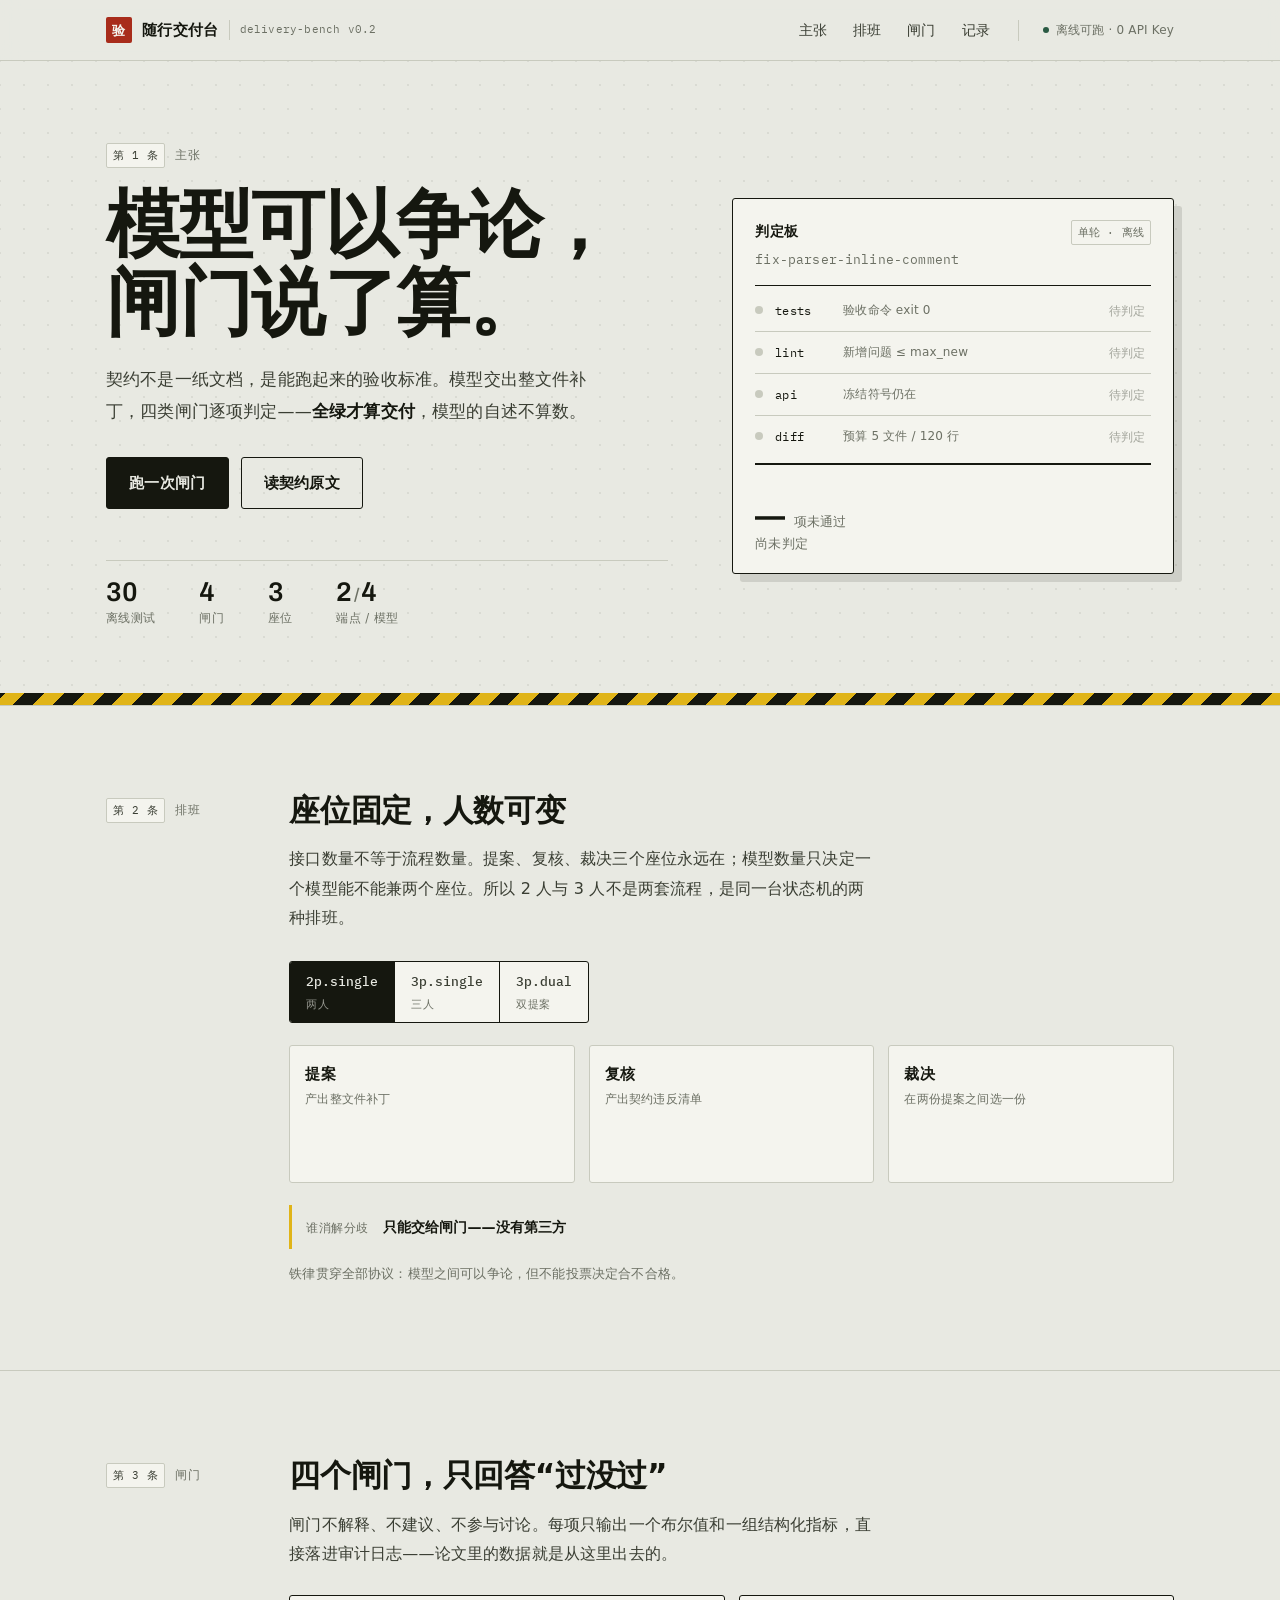
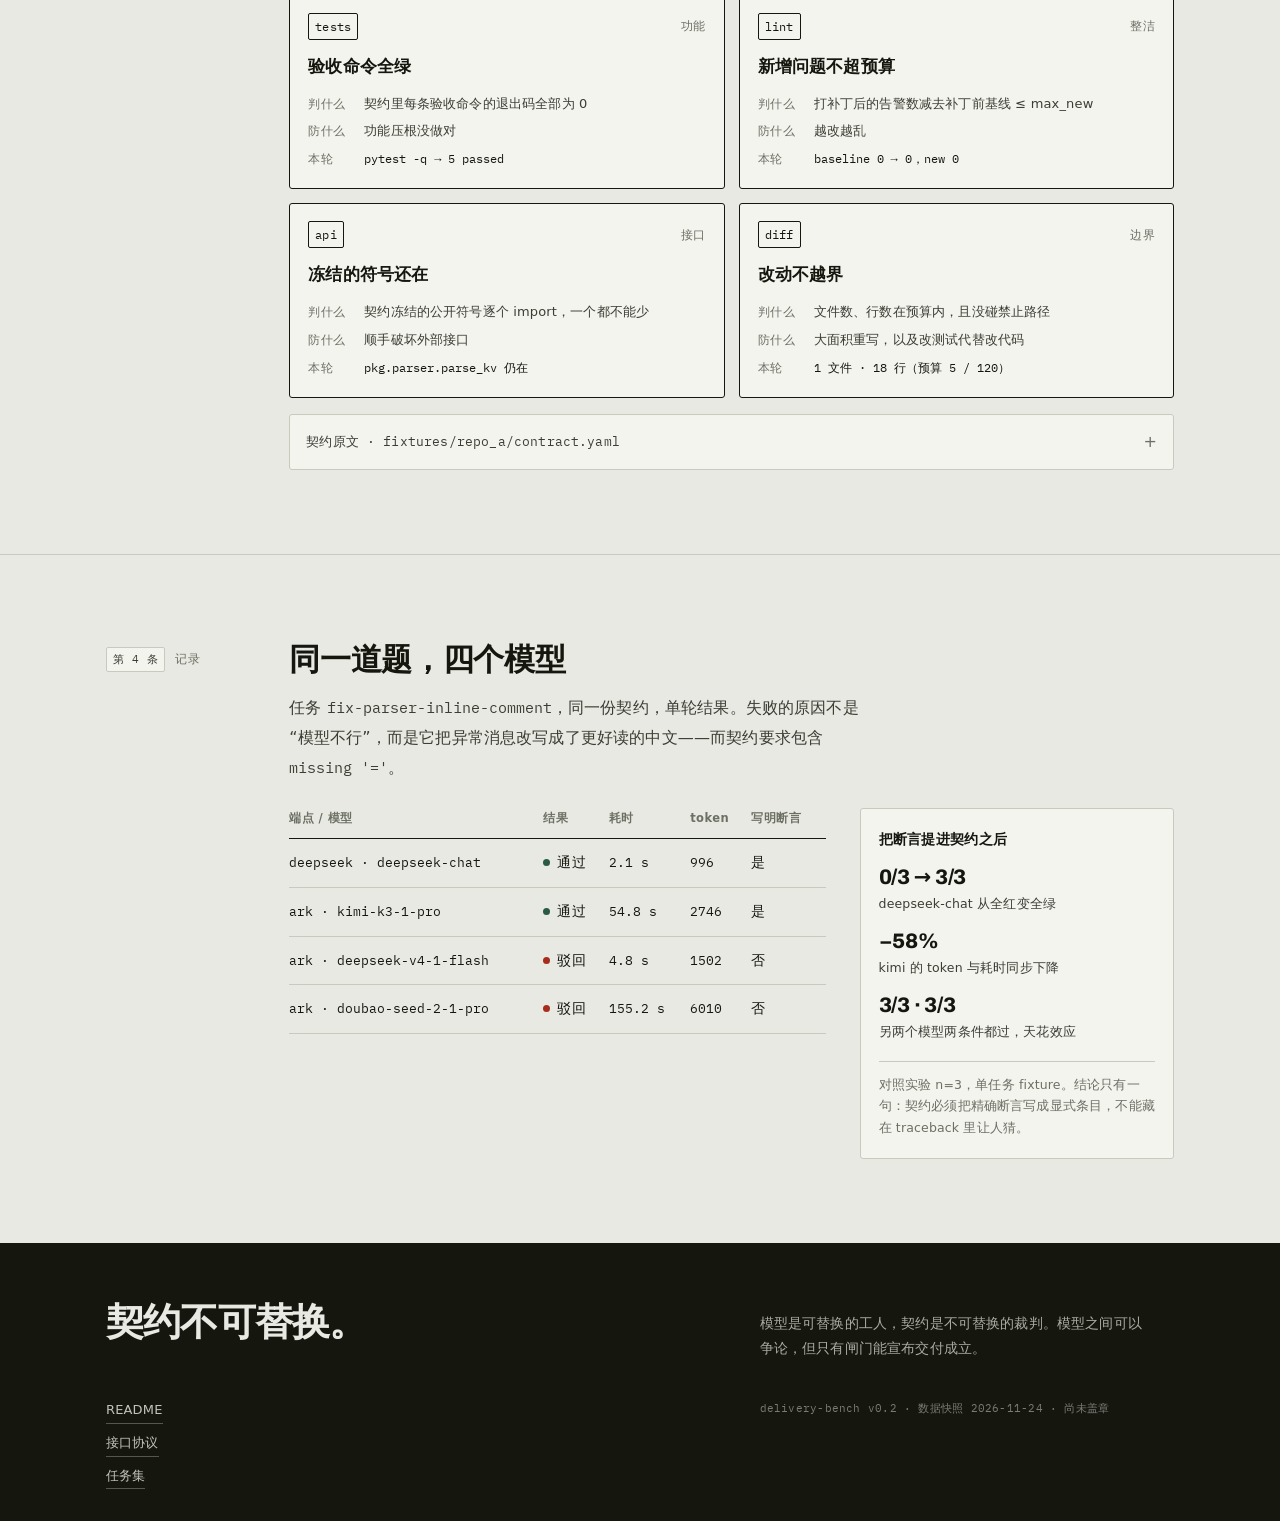
==== web/index.html @ ce9f91c4 "feat(tasks): 第二条真任务 tabulate#362 + 实验 11/25/2、11/25/3 - tabulate-362：bool/None 单元格多行包裹报错，校验红→绿通过  - " ====
<!doctype html>
<html lang="zh-CN">
<head>
<meta charset="utf-8">
<meta name="viewport" content="width=device-width, initial-scale=1">
<title>随行交付台 — 模型可以争论，闸门说了算</title>
<meta name="description" content="以可执行验收契约为中心的多角色协作代码交付系统：模型交出补丁，四类闸门逐项判定，全绿才算交付。">
<meta name="theme-color" content="#E8E9E2">
<link rel="icon" href="data:image/svg+xml,%3Csvg xmlns='http://www.w3.org/2000/svg' viewBox='0 0 32 32'%3E%3Crect width='32' height='32' fill='%23A82C1B'/%3E%3Crect x='4' y='4' width='24' height='24' fill='none' stroke='%23F4F4EE' stroke-width='1.5'/%3E%3C/svg%3E">
<link rel="stylesheet" href="assets/fonts/archivo.css">
<link rel="stylesheet" href="assets/fonts/plex.css">
<link rel="stylesheet" href="assets/styles.css">
</head>
<body id="top">
<a class="skip" href="#main">跳到正文</a>

<header class="topbar">
  <div class="wrap topbar-in">
    <a class="brand" href="#top">
      <span class="brand-seal" aria-hidden="true">验</span>
      <span class="brand-name">随行交付台</span>
      <span class="brand-meta">delivery-bench v0.2</span>
    </a>
    <nav class="nav" aria-label="页面段落">
      <a href="#claim">主张</a>
      <a href="#roster">排班</a>
      <a href="#gates">闸门</a>
      <a href="#records">记录</a>
    </nav>
    <p class="status"><span class="status-dot" aria-hidden="true"></span>离线可跑 · 0 API Key</p>
  </div>
</header>

<main id="main">

  <section class="hero" id="claim">
    <div class="wrap hero-grid">
      <div class="hero-copy">
        <p class="clause"><span>第 1 条</span>主张</p>
        <h1 class="hero-title">模型可以争论，<br>闸门说了算。</h1>
        <p class="hero-lead">契约不是一纸文档，是能跑起来的验收标准。模型交出整文件补丁，四类闸门逐项判定——<strong>全绿才算交付</strong>，模型的自述不算数。</p>
        <div class="hero-actions">
          <button class="btn btn-ink" id="run-gate" type="button">跑一次闸门</button>
          <a class="btn btn-ghost" href="#contract">读契约原文</a>
        </div>
        <dl class="facts">
          <div><dt>离线测试</dt><dd>30</dd></div>
          <div><dt>闸门</dt><dd>4</dd></div>
          <div><dt>座位</dt><dd>3</dd></div>
          <div><dt>端点 / 模型</dt><dd>2<i>/</i>4</dd></div>
        </dl>
      </div>

      <aside class="board" aria-labelledby="board-title">
        <div class="board-head">
          <h2 class="board-title" id="board-title">判定板</h2>
          <p class="board-tag">单轮 · 离线</p>
        </div>
        <p class="board-task">fix-parser-inline-comment</p>

        <ol class="checks" id="checks">
          <li class="check" data-state="idle">
            <span class="lamp" aria-hidden="true"></span>
            <span class="check-name">tests</span>
            <span class="check-desc">验收命令 exit 0</span>
            <span class="check-value" data-value="5 passed">待判定</span>
          </li>
          <li class="check" data-state="idle">
            <span class="lamp" aria-hidden="true"></span>
            <span class="check-name">lint</span>
            <span class="check-desc">新增问题 ≤ max_new</span>
            <span class="check-value" data-value="0 new">待判定</span>
          </li>
          <li class="check" data-state="idle">
            <span class="lamp" aria-hidden="true"></span>
            <span class="check-name">api</span>
            <span class="check-desc">冻结符号仍在</span>
            <span class="check-value" data-value="1 / 1 在">待判定</span>
          </li>
          <li class="check" data-state="idle">
            <span class="lamp" aria-hidden="true"></span>
            <span class="check-name">diff</span>
            <span class="check-desc">预算 5 文件 / 120 行</span>
            <span class="check-value" data-value="1 文件 · 18 行">待判定</span>
          </li>
        </ol>

        <div class="board-foot" aria-live="polite">
          <div class="board-count-wrap">
            <p class="board-count"><b id="fail-count">—</b> 项未通过</p>
            <p class="board-sub" id="board-sub">尚未判定</p>
          </div>
          <button class="seal" id="seal" type="button" title="盖章" aria-label="给这份判定盖章">
            <span>可交付</span>
          </button>
        </div>
      </aside>
    </div>
  </section>

  <div class="tape" aria-hidden="true"></div>

  <section class="band" id="roster">
    <div class="wrap band-grid">
      <p class="clause"><span>第 2 条</span>排班</p>
      <div class="band-body">
        <h2>座位固定，人数可变</h2>
        <p class="lead">接口数量不等于流程数量。提案、复核、裁决三个座位永远在；模型数量只决定一个模型能不能兼两个座位。所以 2 人与 3 人不是两套流程，是同一台状态机的两种排班。</p>

        <div class="seg" role="tablist" aria-label="协议排班">
          <button class="seg-btn is-on" type="button" role="tab" aria-selected="true" data-proto="2p.single">2p.single<em>两人</em></button>
          <button class="seg-btn" type="button" role="tab" aria-selected="false" data-proto="3p.single">3p.single<em>三人</em></button>
          <button class="seg-btn" type="button" role="tab" aria-selected="false" data-proto="3p.dual">3p.dual<em>双提案</em></button>
        </div>

        <div class="seats" id="seats">
          <article class="seat">
            <h3>提案</h3>
            <p class="seat-job">产出整文件补丁</p>
            <ul class="chips" data-slot="propose"></ul>
          </article>
          <article class="seat">
            <h3>复核</h3>
            <p class="seat-job">产出契约违反清单</p>
            <ul class="chips" data-slot="review"></ul>
          </article>
          <article class="seat">
            <h3>裁决</h3>
            <p class="seat-job">在两份提案之间选一份</p>
            <ul class="chips" data-slot="arbitrate"></ul>
          </article>
        </div>

        <p class="arbiter"><span>谁消解分歧</span><b id="arbiter">只能交给闸门——没有第三方</b></p>
        <p class="iron">铁律贯穿全部协议：模型之间可以争论，但不能投票决定合不合格。</p>
      </div>
    </div>
  </section>

  <section class="band" id="gates">
    <div class="wrap band-grid">
      <p class="clause"><span>第 3 条</span>闸门</p>
      <div class="band-body">
        <h2>四个闸门，只回答“过没过”</h2>
        <p class="lead">闸门不解释、不建议、不参与讨论。每项只输出一个布尔值和一组结构化指标，直接落进审计日志——论文里的数据就是从这里出去的。</p>

        <div class="gates">
          <article class="gate">
            <div class="gate-head"><span class="gate-code">tests</span><span class="gate-tag">功能</span></div>
            <h3>验收命令全绿</h3>
            <dl>
              <div><dt>判什么</dt><dd>契约里每条验收命令的退出码全部为 0</dd></div>
              <div><dt>防什么</dt><dd>功能压根没做对</dd></div>
              <div><dt>本轮</dt><dd class="mono">pytest -q → 5 passed</dd></div>
            </dl>
          </article>

          <article class="gate">
            <div class="gate-head"><span class="gate-code">lint</span><span class="gate-tag">整洁</span></div>
            <h3>新增问题不超预算</h3>
            <dl>
              <div><dt>判什么</dt><dd>打补丁后的告警数减去补丁前基线 ≤ max_new</dd></div>
              <div><dt>防什么</dt><dd>越改越乱</dd></div>
              <div><dt>本轮</dt><dd class="mono">baseline 0 → 0，new 0</dd></div>
            </dl>
          </article>

          <article class="gate">
            <div class="gate-head"><span class="gate-code">api</span><span class="gate-tag">接口</span></div>
            <h3>冻结的符号还在</h3>
            <dl>
              <div><dt>判什么</dt><dd>契约冻结的公开符号逐个 import，一个都不能少</dd></div>
              <div><dt>防什么</dt><dd>顺手破坏外部接口</dd></div>
              <div><dt>本轮</dt><dd class="mono">pkg.parser.parse_kv 仍在</dd></div>
            </dl>
          </article>

          <article class="gate">
            <div class="gate-head"><span class="gate-code">diff</span><span class="gate-tag">边界</span></div>
            <h3>改动不越界</h3>
            <dl>
              <div><dt>判什么</dt><dd>文件数、行数在预算内，且没碰禁止路径</dd></div>
              <div><dt>防什么</dt><dd>大面积重写，以及改测试代替改代码</dd></div>
              <div><dt>本轮</dt><dd class="mono">1 文件 · 18 行（预算 5 / 120）</dd></div>
            </dl>
          </article>
        </div>

        <details class="contract" id="contract">
          <summary>契约原文 · fixtures/repo_a/contract.yaml</summary>
          <pre><code><span class="k">task_id</span>: fix-parser-inline-comment

<span class="k">doD</span>:
  <span class="k">tests</span>:
    - <span class="k">cmd</span>: pytest tests/test_parser.py -q
      <span class="k">timeout_s</span>: 120
  <span class="k">lint</span>:
    <span class="k">tool</span>: ruff
    <span class="k">max_new</span>: 0
  <span class="k">api</span>:
    <span class="k">frozen</span>:
      - pkg.parser.parse_kv
  <span class="c"># 从 pytest.raises(match=...) 提取，人工确认后写入</span>
  <span class="k">exact</span>:
    - <span class="k">exception</span>: ValueError
      <span class="k">contains</span>: <span class="s">"missing '='"</span>
      <span class="k">source</span>: <span class="s">"tests/test_parser.py:25"</span>
      <span class="k">origin</span>: auto
  <span class="k">diff</span>:
    <span class="k">max_files</span>: 5
    <span class="k">max_lines</span>: 120
    <span class="k">forbid</span>:
      - tests/

<span class="k">loop</span>:
  <span class="k">repair_rounds</span>: 3
  <span class="k">stop_on</span>: all_green
  <span class="k">on_exhausted</span>: escalate_to_human</code></pre>
        </details>
      </div>
    </div>
  </section>

  <section class="band" id="records">
    <div class="wrap band-grid">
      <p class="clause"><span>第 4 条</span>记录</p>
      <div class="band-body">
        <h2>同一道题，四个模型</h2>
        <p class="lead">任务 <span class="mono">fix-parser-inline-comment</span>，同一份契约，单轮结果。失败的原因不是“模型不行”，而是它把异常消息改写成了更好读的中文——而契约要求包含 <span class="mono">missing '='</span>。</p>

        <div class="records">
          <div class="table-scroll">
            <table>
              <caption class="sr-only">四个模型在同一契约下的单轮交付结果</caption>
              <thead>
                <tr><th scope="col">端点 / 模型</th><th scope="col">结果</th><th scope="col">耗时</th><th scope="col">token</th><th scope="col">写明断言</th></tr>
              </thead>
              <tbody>
                <tr><td class="mono">deepseek · deepseek-chat</td><td><i class="dot dot-pass"></i>通过</td><td class="mono">2.1 s</td><td class="mono">996</td><td>是</td></tr>
                <tr><td class="mono">ark · kimi-k3-1-pro</td><td><i class="dot dot-pass"></i>通过</td><td class="mono">54.8 s</td><td class="mono">2746</td><td>是</td></tr>
                <tr><td class="mono">ark · deepseek-v4-1-flash</td><td><i class="dot dot-fail"></i>驳回</td><td class="mono">4.8 s</td><td class="mono">1502</td><td>否</td></tr>
                <tr><td class="mono">ark · doubao-seed-2-1-pro</td><td><i class="dot dot-fail"></i>驳回</td><td class="mono">155.2 s</td><td class="mono">6010</td><td>否</td></tr>
              </tbody>
            </table>
          </div>

          <aside class="aside">
            <h3>把断言提进契约之后</h3>
            <ul class="findings">
              <li><b>0/3 → 3/3</b><span>deepseek-chat 从全红变全绿</span></li>
              <li><b>−58%</b><span>kimi 的 token 与耗时同步下降</span></li>
              <li><b>3/3 · 3/3</b><span>另两个模型两条件都过，天花效应</span></li>
            </ul>
            <p class="aside-note">对照实验 n=3，单任务 fixture。结论只有一句：契约必须把精确断言写成显式条目，不能藏在 traceback 里让人猜。</p>
          </aside>
        </div>
      </div>
    </div>
  </section>

</main>

<footer class="foot">
  <div class="wrap foot-in">
    <p class="foot-line">契约不可替换。</p>
    <p class="foot-copy">模型是可替换的工人，契约是不可替换的裁判。模型之间可以争论，但只有闸门能宣布交付成立。</p>
    <nav class="foot-links" aria-label="文档">
      <a href="../README.md">README</a>
      <a href="../docs/接口协议.md">接口协议</a>
      <a href="../docs/任务集-选题与挖掘.md">任务集</a>
    </nav>
    <p class="foot-meta">delivery-bench v0.2 · 数据快照 2026-11-24 · <span id="stamp-count">尚未盖章</span></p>
  </div>
</footer>

<script src="assets/app.js" defer></script>
</body>
</html>
---- web/assets/fonts/archivo.css ----
/* vietnamese */
@font-face {
  font-family: 'Archivo';
  font-style: normal;
  font-weight: 400;
  font-stretch: 100%;
  font-display: swap;
  src: url(archivo-00.woff2) format('woff2');
  unicode-range: U+0102-0103, U+0110-0111, U+0128-0129, U+0168-0169, U+01A0-01A1, U+01AF-01B0, U+0300-0301, U+0303-0304, U+0308-0309, U+0323, U+0329, U+1EA0-1EF9, U+20AB;
}
/* latin-ext */
@font-face {
  font-family: 'Archivo';
  font-style: normal;
  font-weight: 400;
  font-stretch: 100%;
  font-display: swap;
  src: url(archivo-01.woff2) format('woff2');
  unicode-range: U+0100-02BA, U+02BD-02C5, U+02C7-02CC, U+02CE-02D7, U+02DD-02FF, U+0304, U+0308, U+0329, U+1D00-1DBF, U+1E00-1E9F, U+1EF2-1EFF, U+2020, U+20A0-20AB, U+20AD-20C4, U+2113, U+2C60-2C7F, U+A720-A7FF;
}
/* latin */
@font-face {
  font-family: 'Archivo';
  font-style: normal;
  font-weight: 400;
  font-stretch: 100%;
  font-display: swap;
  src: url(archivo-02.woff2) format('woff2');
  unicode-range: U+0000-00FF, U+0131, U+0152-0153, U+02BB-02BC, U+02C6, U+02DA, U+02DC, U+0304, U+0308, U+0329, U+2000-206F, U+20AC, U+2122, U+2191, U+2193, U+2212, U+2215, U+FEFF, U+FFFD;
}
/* vietnamese */
@font-face {
  font-family: 'Archivo';
  font-style: normal;
  font-weight: 600;
  font-stretch: 100%;
  font-display: swap;
  src: url(archivo-00.woff2) format('woff2');
  unicode-range: U+0102-0103, U+0110-0111, U+0128-0129, U+0168-0169, U+01A0-01A1, U+01AF-01B0, U+0300-0301, U+0303-0304, U+0308-0309, U+0323, U+0329, U+1EA0-1EF9, U+20AB;
}
/* latin-ext */
@font-face {
  font-family: 'Archivo';
  font-style: normal;
  font-weight: 600;
  font-stretch: 100%;
  font-display: swap;
  src: url(archivo-01.woff2) format('woff2');
  unicode-range: U+0100-02BA, U+02BD-02C5, U+02C7-02CC, U+02CE-02D7, U+02DD-02FF, U+0304, U+0308, U+0329, U+1D00-1DBF, U+1E00-1E9F, U+1EF2-1EFF, U+2020, U+20A0-20AB, U+20AD-20C4, U+2113, U+2C60-2C7F, U+A720-A7FF;
}
/* latin */
@font-face {
  font-family: 'Archivo';
  font-style: normal;
  font-weight: 600;
  font-stretch: 100%;
  font-display: swap;
  src: url(archivo-02.woff2) format('woff2');
  unicode-range: U+0000-00FF, U+0131, U+0152-0153, U+02BB-02BC, U+02C6, U+02DA, U+02DC, U+0304, U+0308, U+0329, U+2000-206F, U+20AC, U+2122, U+2191, U+2193, U+2212, U+2215, U+FEFF, U+FFFD;
}
/* vietnamese */
@font-face {
  font-family: 'Archivo';
  font-style: normal;
  font-weight: 800;
  font-stretch: 100%;
  font-display: swap;
  src: url(archivo-00.woff2) format('woff2');
  unicode-range: U+0102-0103, U+0110-0111, U+0128-0129, U+0168-0169, U+01A0-01A1, U+01AF-01B0, U+0300-0301, U+0303-0304, U+0308-0309, U+0323, U+0329, U+1EA0-1EF9, U+20AB;
}
/* latin-ext */
@font-face {
  font-family: 'Archivo';
  font-style: normal;
  font-weight: 800;
  font-stretch: 100%;
  font-display: swap;
  src: url(archivo-01.woff2) format('woff2');
  unicode-range: U+0100-02BA, U+02BD-02C5, U+02C7-02CC, U+02CE-02D7, U+02DD-02FF, U+0304, U+0308, U+0329, U+1D00-1DBF, U+1E00-1E9F, U+1EF2-1EFF, U+2020, U+20A0-20AB, U+20AD-20C4, U+2113, U+2C60-2C7F, U+A720-A7FF;
}
/* latin */
@font-face {
  font-family: 'Archivo';
  font-style: normal;
  font-weight: 800;
  font-stretch: 100%;
  font-display: swap;
  src: url(archivo-02.woff2) format('woff2');
  unicode-range: U+0000-00FF, U+0131, U+0152-0153, U+02BB-02BC, U+02C6, U+02DA, U+02DC, U+0304, U+0308, U+0329, U+2000-206F, U+20AC, U+2122, U+2191, U+2193, U+2212, U+2215, U+FEFF, U+FFFD;
}
---- web/assets/fonts/plex.css ----
/* cyrillic-ext */
@font-face {
  font-family: 'IBM Plex Mono';
  font-style: normal;
  font-weight: 400;
  font-display: swap;
  src: url(plex-03.woff2) format('woff2');
  unicode-range: U+0460-052F, U+1C80-1C8A, U+20B4, U+2DE0-2DFF, U+A640-A69F, U+FE2E-FE2F;
}
/* cyrillic */
@font-face {
  font-family: 'IBM Plex Mono';
  font-style: normal;
  font-weight: 400;
  font-display: swap;
  src: url(plex-04.woff2) format('woff2');
  unicode-range: U+0301, U+0400-045F, U+0490-0491, U+04B0-04B1, U+2116;
}
/* symbols2 */
@font-face {
  font-family: 'IBM Plex Mono';
  font-style: normal;
  font-weight: 400;
  font-display: swap;
  src: url(plex-05.woff2) format('woff2');
  unicode-range: U+2000-2001, U+2004-2008, U+200A, U+23B8-23BD, U+2500-259F;
}
/* vietnamese */
@font-face {
  font-family: 'IBM Plex Mono';
  font-style: normal;
  font-weight: 400;
  font-display: swap;
  src: url(plex-01.woff2) format('woff2');
  unicode-range: U+0102-0103, U+0110-0111, U+0128-0129, U+0168-0169, U+01A0-01A1, U+01AF-01B0, U+0300-0301, U+0303-0304, U+0308-0309, U+0323, U+0329, U+1EA0-1EF9, U+20AB;
}
/* latin-ext */
@font-face {
  font-family: 'IBM Plex Mono';
  font-style: normal;
  font-weight: 400;
  font-display: swap;
  src: url(plex-02.woff2) format('woff2');
  unicode-range: U+0100-02BA, U+02BD-02C5, U+02C7-02CC, U+02CE-02D7, U+02DD-02FF, U+0304, U+0308, U+0329, U+1D00-1DBF, U+1E00-1E9F, U+1EF2-1EFF, U+2020, U+20A0-20AB, U+20AD-20C4, U+2113, U+2C60-2C7F, U+A720-A7FF;
}
/* latin */
@font-face {
  font-family: 'IBM Plex Mono';
  font-style: normal;
  font-weight: 400;
  font-display: swap;
  src: url(plex-00.woff2) format('woff2');
  unicode-range: U+0000-00FF, U+0131, U+0152-0153, U+02BB-02BC, U+02C6, U+02DA, U+02DC, U+0304, U+0308, U+0329, U+2000-206F, U+20AC, U+2122, U+2191, U+2193, U+2212, U+2215, U+FEFF, U+FFFD;
}
/* cyrillic-ext */
@font-face {
  font-family: 'IBM Plex Mono';
  font-style: normal;
  font-weight: 500;
  font-display: swap;
  src: url(plex-06.woff2) format('woff2');
  unicode-range: U+0460-052F, U+1C80-1C8A, U+20B4, U+2DE0-2DFF, U+A640-A69F, U+FE2E-FE2F;
}
/* cyrillic */
@font-face {
  font-family: 'IBM Plex Mono';
  font-style: normal;
  font-weight: 500;
  font-display: swap;
  src: url(plex-10.woff2) format('woff2');
  unicode-range: U+0301, U+0400-045F, U+0490-0491, U+04B0-04B1, U+2116;
}
/* symbols2 */
@font-face {
  font-family: 'IBM Plex Mono';
  font-style: normal;
  font-weight: 500;
  font-display: swap;
  src: url(plex-11.woff2) format('woff2');
  unicode-range: U+2000-2001, U+2004-2008, U+200A, U+23B8-23BD, U+2500-259F;
}
/* vietnamese */
@font-face {
  font-family: 'IBM Plex Mono';
  font-style: normal;
  font-weight: 500;
  font-display: swap;
  src: url(plex-08.woff2) format('woff2');
  unicode-range: U+0102-0103, U+0110-0111, U+0128-0129, U+0168-0169, U+01A0-01A1, U+01AF-01B0, U+0300-0301, U+0303-0304, U+0308-0309, U+0323, U+0329, U+1EA0-1EF9, U+20AB;
}
/* latin-ext */
@font-face {
  font-family: 'IBM Plex Mono';
  font-style: normal;
  font-weight: 500;
  font-display: swap;
  src: url(plex-07.woff2) format('woff2');
  unicode-range: U+0100-02BA, U+02BD-02C5, U+02C7-02CC, U+02CE-02D7, U+02DD-02FF, U+0304, U+0308, U+0329, U+1D00-1DBF, U+1E00-1E9F, U+1EF2-1EFF, U+2020, U+20A0-20AB, U+20AD-20C4, U+2113, U+2C60-2C7F, U+A720-A7FF;
}
/* latin */
@font-face {
  font-family: 'IBM Plex Mono';
  font-style: normal;
  font-weight: 500;
  font-display: swap;
  src: url(plex-09.woff2) format('woff2');
  unicode-range: U+0000-00FF, U+0131, U+0152-0153, U+02BB-02BC, U+02C6, U+02DA, U+02DC, U+0304, U+0308, U+0329, U+2000-206F, U+20AC, U+2122, U+2191, U+2193, U+2212, U+2215, U+FEFF, U+FFFD;
}
---- web/assets/styles.css ----
/* ==========================================================================
   随行交付台 · 外壳样式
   规范见 web/DESIGN.md。单文件、零构建、零 CDN。
   ========================================================================== */

:root {
  --paper: #e8e9e2;
  --sheet: #f4f4ee;
  --ink: #15170f;
  --ink-2: #3a3e33;
  --muted: #6c7064;
  --rule: #c8cabe;
  --hazard: #e0b418;
  --seal: #a82c1b;
  --pass: #2a5a43;

  --sans: system-ui, -apple-system, "Segoe UI", "PingFang SC", "HarmonyOS Sans SC",
          "Source Han Sans SC", "Noto Sans SC", "Microsoft YaHei", sans-serif;
  --display: "Archivo", var(--sans);
  --mono: "IBM Plex Mono", ui-monospace, "Cascadia Mono", Consolas, monospace;

  --wrap: 1180px;
  --pad: clamp(20px, 4.6vw, 56px);
}

*, *::before, *::after { box-sizing: border-box; }

html {
  scroll-behavior: smooth;
  scroll-padding-top: 84px;
  -webkit-text-size-adjust: 100%;
}

body {
  margin: 0;
  background: var(--paper);
  color: var(--ink);
  font-family: var(--sans);
  font-size: 16px;
  line-height: 1.75;
  letter-spacing: .01em;
  -webkit-font-smoothing: antialiased;
  text-rendering: optimizeLegibility;
}

::selection { background: var(--hazard); color: var(--ink); }

h1, h2, h3 { margin: 0; text-wrap: balance; }
p { margin: 0; }
ul, ol, dl, dd { margin: 0; padding: 0; }
li { list-style: none; }
a { color: inherit; }
button { font: inherit; color: inherit; }

.mono { font-family: var(--mono); font-size: .94em; letter-spacing: 0; }

.sr-only {
  position: absolute; width: 1px; height: 1px; padding: 0; margin: -1px;
  overflow: hidden; clip: rect(0 0 0 0); white-space: nowrap; border: 0;
}

.skip {
  position: fixed; top: 8px; left: 8px; z-index: 100;
  padding: 10px 16px; background: var(--ink); color: var(--paper);
  font-size: 14px; text-decoration: none; border-radius: 3px;
  transform: translateY(-160%); transition: transform .2s;
}
.skip:focus { transform: translateY(0); }

:focus-visible {
  outline: 2px solid var(--ink);
  outline-offset: 3px;
}

.wrap {
  max-width: var(--wrap);
  margin-inline: auto;
  padding-inline: var(--pad);
}

/* ---------- 顶栏 ---------------------------------------------------------- */

.topbar {
  position: sticky; top: 0; z-index: 50;
  background: color-mix(in srgb, var(--paper) 88%, transparent);
  border-bottom: 1px solid var(--rule);
  backdrop-filter: blur(10px);
}

.topbar-in {
  display: flex; align-items: center; gap: 28px;
  min-height: 60px;
}

.brand {
  display: inline-flex; align-items: center; gap: 10px;
  text-decoration: none; flex-shrink: 0;
}

.brand-seal {
  width: 26px; height: 26px;
  display: grid; place-items: center;
  background: var(--seal); color: #f4f4ee;
  font-size: 13px; font-weight: 700; line-height: 1;
  border-radius: 2px;
}

.brand-name { font-size: 15px; font-weight: 700; letter-spacing: .02em; }

.brand-meta {
  font-family: var(--mono); font-size: 11px;
  color: var(--muted); letter-spacing: .02em;
  padding-left: 10px; border-left: 1px solid var(--rule);
}

.nav { display: flex; gap: 26px; margin-left: auto; }

.nav a {
  position: relative;
  font-size: 14px; color: var(--ink-2); text-decoration: none;
  padding: 4px 0;
}
.nav a::after {
  content: ""; position: absolute; left: 0; right: 0; bottom: 0;
  height: 2px; background: var(--ink);
  transform: scaleX(0); transform-origin: left;
  transition: transform .18s ease;
}
.nav a:hover { color: var(--ink); }
.nav a:hover::after, .nav a.is-active::after { transform: scaleX(1); }

.status {
  display: inline-flex; align-items: center; gap: 7px;
  font-size: 12px; color: var(--muted); white-space: nowrap;
  padding-left: 24px; border-left: 1px solid var(--rule);
}
.status-dot {
  width: 6px; height: 6px; border-radius: 50%;
  background: var(--pass);
}

/* ---------- 首屏 ---------------------------------------------------------- */

.hero {
  padding-block: clamp(44px, 6.4vw, 88px) clamp(38px, 5vw, 68px);
  background-image: radial-gradient(circle at 1px 1px, rgba(21, 23, 15, .07) 1px, transparent 0);
  background-size: 24px 24px;
  background-position: -1px -1px;
}

.hero-grid {
  display: grid;
  grid-template-columns: minmax(0, 1.12fr) minmax(0, .88fr);
  gap: clamp(32px, 5vw, 72px);
  align-items: center;
}

.clause {
  display: flex; align-items: baseline; gap: 10px;
  font-size: 12px; letter-spacing: .06em; color: var(--muted);
  margin-bottom: 18px;
}
.clause span {
  font-family: var(--mono); font-size: 11px;
  letter-spacing: .04em; color: var(--ink-2);
  padding: 2px 6px; border: 1px solid var(--rule);
  border-radius: 2px; background: var(--sheet);
}

.hero-title {
  font-family: var(--display);
  font-size: clamp(2.5rem, 6vw, 4.6rem);
  line-height: 1.06;
  font-weight: 700;
  letter-spacing: -.02em;
}

.hero-lead {
  margin-top: 22px;
  max-width: 30em;
  font-size: 17px; line-height: 1.85;
  color: var(--ink-2);
}
.hero-lead strong { font-weight: 600; color: var(--ink); }

.hero-actions {
  margin-top: 30px;
  display: flex; flex-wrap: wrap; gap: 12px;
}

.btn {
  display: inline-flex; align-items: center; justify-content: center;
  gap: 8px;
  padding: 12px 22px;
  border: 1px solid var(--ink);
  border-radius: 3px;
  font-family: var(--sans); font-size: 15px; font-weight: 600;
  letter-spacing: .02em; text-decoration: none; cursor: pointer;
  transition: transform .16s ease, box-shadow .16s ease, background .16s ease, color .16s ease;
}
.btn-ink { background: var(--ink); color: var(--paper); }
.btn-ink:hover { transform: translateY(-1px); box-shadow: 4px 4px 0 rgba(21, 23, 15, .22); }
.btn-ink:active { transform: translateY(0); box-shadow: none; }
.btn-ghost { background: transparent; color: var(--ink); }
.btn-ghost:hover { background: var(--ink); color: var(--paper); }

.facts {
  margin-top: clamp(34px, 4vw, 52px);
  padding-top: 18px;
  border-top: 1px solid var(--rule);
  display: flex; flex-wrap: wrap;
  gap: clamp(20px, 3.4vw, 48px);
}
.facts > div { display: flex; flex-direction: column-reverse; gap: 2px; }
.facts dt { font-size: 11.5px; color: var(--muted); letter-spacing: .04em; }
.facts dd {
  font-family: var(--display); font-size: 27px; font-weight: 600;
  line-height: 1; font-variant-numeric: tabular-nums;
  letter-spacing: -.01em;
}
.facts dd i { font-style: normal; color: var(--muted); font-size: 18px; margin-inline: 2px; }

/* ---------- 判定板 -------------------------------------------------------- */

.board {
  position: relative;
  background: var(--sheet);
  border: 1px solid var(--ink);
  border-radius: 3px;
  padding: 20px 22px 18px;
  box-shadow: 8px 8px 0 rgba(21, 23, 15, .12);
}

.board-head {
  display: flex; align-items: baseline; justify-content: space-between; gap: 12px;
}
.board-title { font-size: 14px; font-weight: 700; letter-spacing: .04em; }
.board-tag {
  font-family: var(--mono); font-size: 11px; color: var(--muted);
  border: 1px solid var(--rule); border-radius: 2px; padding: 2px 6px;
}

.board-task {
  font-family: var(--mono); font-size: 12.5px; color: var(--muted);
  padding: 4px 0 14px;
  border-bottom: 1px solid var(--ink);
  margin-bottom: 4px;
  overflow-wrap: anywhere;
}

.check {
  display: grid;
  grid-template-columns: 10px 58px minmax(0, 1fr) auto;
  align-items: center; column-gap: 10px;
  padding: 10px 6px 10px 0;
  border-bottom: 1px solid var(--rule);
  transition: background .2s ease;
}
.check:last-child { border-bottom: 0; }

.lamp {
  width: 8px; height: 8px; border-radius: 50%;
  background: var(--rule);
  transition: background .2s ease, box-shadow .2s ease;
}
.check-name {
  font-family: var(--mono); font-size: 12px; color: var(--ink);
  letter-spacing: .02em;
}
.check-desc { font-size: 12px; color: var(--muted); line-height: 1.4; }
.check-value {
  font-family: var(--mono); font-size: 12px;
  font-variant-numeric: tabular-nums;
  color: var(--muted); opacity: .6;
  text-align: right; white-space: nowrap;
  transition: opacity .2s ease, color .2s ease;
}

.check[data-state="running"] { background: rgba(224, 180, 24, .12); }
.check[data-state="running"] .lamp { background: var(--hazard); animation: lamp-blink .8s ease-in-out infinite; }
.check[data-state="running"] .check-value { opacity: 1; color: var(--ink); }

.check[data-state="pass"] .lamp { background: var(--pass); box-shadow: 0 0 0 3px rgba(42, 90, 67, .16); }
.check[data-state="pass"] .check-value { opacity: 1; color: var(--ink); }

.check[data-state="fail"] .lamp { background: var(--seal); box-shadow: 0 0 0 3px rgba(168, 44, 27, .14); }
.check[data-state="fail"] .check-value { opacity: 1; color: var(--seal); }
.check[data-state="fail"] .check-name { color: var(--seal); }

@keyframes lamp-blink { 50% { opacity: .35; } }

.board-foot {
  position: relative;
  display: flex; align-items: flex-end; justify-content: space-between; gap: 16px;
  margin-top: 6px; padding-top: 16px;
  border-top: 2px solid var(--ink);
  min-height: 92px;
}
.board-count {
  font-size: 12.5px; color: var(--muted);
}
.board-count b {
  font-family: var(--display); font-size: 30px; font-weight: 800;
  color: var(--ink); font-variant-numeric: tabular-nums;
  margin-right: 4px; line-height: 1;
}
.board-sub { font-size: 12.5px; color: var(--muted); }

.seal {
  position: absolute; right: 6px; bottom: 6px;
  width: 86px; height: 86px;
  display: grid; place-items: center;
  background: transparent;
  border: 2.5px solid var(--seal);
  border-radius: 4px;
  color: var(--seal);
  font-family: var(--sans); font-size: 20px; font-weight: 700;
  letter-spacing: .1em;
  cursor: pointer;
  opacity: 0;
  transform: rotate(-14deg) scale(1.35);
  transition: opacity .2s ease, transform .46s cubic-bezier(.2, 1.5, .35, 1);
  pointer-events: none;
}
.seal::before {
  content: ""; position: absolute; inset: 4px;
  border: 1px solid currentColor; border-radius: 2px; opacity: .8;
}
.seal.is-on {
  opacity: .9;
  transform: rotate(-7deg) scale(1);
  pointer-events: auto;
  mix-blend-mode: multiply;
}
.board.has-verdict .board-foot { padding-right: 96px; }

/* ---------- 警示胶带：全页唯一一处 --------------------------------------- */

.tape {
  height: 12px;
  background: repeating-linear-gradient(-45deg,
    var(--hazard) 0 14px, var(--ink) 14px 28px);
}

/* ---------- 段落骨架 ------------------------------------------------------ */

.band {
  padding-block: clamp(52px, 6.6vw, 84px);
  border-top: 1px solid var(--rule);
}
.band:first-of-type { border-top: 0; }

.band-grid {
  display: grid;
  grid-template-columns: 132px minmax(0, 1fr);
  gap: clamp(22px, 4vw, 56px);
}
.band-grid .clause { margin: 0; padding-top: 8px; }

.band-body h2 {
  font-size: clamp(1.5rem, 2.5vw, 1.95rem);
  line-height: 1.3;
  font-weight: 700;
  letter-spacing: -.01em;
  margin-bottom: 14px;
}

.lead {
  max-width: 58ch;
  font-size: 16px; line-height: 1.85;
  color: var(--ink-2);
}

/* ---------- 排班 ---------------------------------------------------------- */

.seg {
  margin-top: 28px;
  display: inline-flex;
  border: 1px solid var(--ink);
  border-radius: 3px;
  overflow: hidden;
  background: var(--sheet);
}
.seg-btn {
  display: flex; flex-direction: column; align-items: flex-start; gap: 1px;
  padding: 9px 16px 8px;
  background: transparent;
  border: 0; border-right: 1px solid var(--ink);
  font-family: var(--mono); font-size: 13px; font-weight: 500;
  color: var(--ink-2);
  cursor: pointer;
  transition: background .16s ease, color .16s ease;
}
.seg-btn:last-child { border-right: 0; }
.seg-btn em {
  font-family: var(--sans); font-style: normal; font-size: 11px;
  color: var(--muted); letter-spacing: .04em;
}
.seg-btn:hover { background: rgba(21, 23, 15, .05); }
.seg-btn.is-on { background: var(--ink); color: var(--paper); }
.seg-btn.is-on em { color: rgba(232, 233, 226, .62); }

.seats {
  margin-top: 22px;
  display: grid;
  grid-template-columns: repeat(3, minmax(0, 1fr));
  gap: 14px;
}

.seat {
  display: flex; flex-direction: column; gap: 3px;
  min-height: 138px;
  padding: 15px 15px 16px;
  background: var(--sheet);
  border: 1px solid var(--rule);
  border-radius: 3px;
  transition: border-color .2s ease, background .2s ease, opacity .2s ease;
}
.seat h3 { font-size: 15px; font-weight: 700; letter-spacing: .04em; }
.seat-job { font-size: 12px; line-height: 1.5; color: var(--muted); }
.seat.is-empty { background: transparent; border-style: dashed; }

.chips {
  margin-top: auto; padding-top: 14px;
  display: flex; flex-wrap: wrap; gap: 6px;
}
.chip {
  display: inline-flex; align-items: center; gap: 5px;
  font-family: var(--mono); font-size: 11.5px;
  padding: 3px 7px;
  background: var(--paper);
  border: 1px solid var(--ink);
  border-radius: 2px;
  white-space: nowrap;
}
.chip-empty {
  border-style: dashed; border-color: var(--rule);
  color: var(--muted); background: transparent;
}
.chip-tag {
  font-family: var(--sans); font-size: 10px;
  padding: 0 3px; margin-right: -2px;
  background: var(--hazard); color: var(--ink);
  border-radius: 1px;
}

.arbiter {
  margin-top: 22px;
  display: flex; flex-wrap: wrap; align-items: baseline; gap: 4px 14px;
  padding: 10px 0 10px 14px;
  border-left: 3px solid var(--hazard);
  font-size: 14px;
}
.arbiter span { font-size: 11.5px; letter-spacing: .04em; color: var(--muted); }
.arbiter b { font-weight: 600; }

.iron {
  margin-top: 14px;
  font-size: 13px; color: var(--muted);
}

/* ---------- 闸门 ---------------------------------------------------------- */

.gates {
  margin-top: 26px;
  display: grid;
  grid-template-columns: repeat(2, minmax(0, 1fr));
  gap: 14px;
}

.gate {
  padding: 17px 18px 19px;
  background: var(--sheet);
  border: 1px solid var(--ink);
  border-radius: 3px;
}
.gate-head {
  display: flex; align-items: center; justify-content: space-between;
  margin-bottom: 12px;
}
.gate-code {
  font-family: var(--mono); font-size: 12px; letter-spacing: .02em;
  padding: 2px 6px; border: 1px solid var(--ink); border-radius: 2px;
}
.gate-tag { font-size: 11.5px; color: var(--muted); letter-spacing: .04em; }

.gate h3 { font-size: 17px; font-weight: 700; margin-bottom: 12px; letter-spacing: .01em; }

.gate dl { display: grid; gap: 7px; }
.gate dl > div {
  display: grid; grid-template-columns: 46px minmax(0, 1fr); gap: 10px;
  align-items: baseline;
}
.gate dt { font-size: 11.5px; color: var(--muted); letter-spacing: .04em; }
.gate dd { font-size: 13px; line-height: 1.6; color: var(--ink-2); }
.gate dd.mono { font-size: 12px; color: var(--ink); }

/* ---------- 契约原文 ------------------------------------------------------ */

.contract {
  margin-top: 16px;
  border: 1px solid var(--rule);
  border-radius: 3px;
  background: var(--sheet);
  overflow: hidden;
}
.contract summary {
  display: flex; align-items: center; justify-content: space-between; gap: 12px;
  padding: 13px 16px;
  font-family: var(--mono); font-size: 12.5px; color: var(--ink-2);
  cursor: pointer;
  list-style: none;
}
.contract summary::-webkit-details-marker { display: none; }
.contract summary::after {
  content: "+"; font-family: var(--sans); font-size: 16px; color: var(--muted);
  transition: transform .2s ease;
}
.contract[open] summary::after { transform: rotate(45deg); }
.contract summary:hover { background: rgba(21, 23, 15, .035); }
.contract pre {
  margin: 0;
  padding: 2px 16px 18px;
  overflow-x: auto;
  border-top: 1px solid var(--rule);
  font-family: var(--mono); font-size: 12.5px; line-height: 1.75;
  color: var(--ink-2);
  tab-size: 2;
}
.contract .k { color: var(--ink); font-weight: 500; }
.contract .s { color: #55613f; }
.contract .c { color: var(--muted); }

/* ---------- 记录 ---------------------------------------------------------- */

.records {
  margin-top: 26px;
  display: grid;
  grid-template-columns: minmax(0, 1.45fr) minmax(0, .85fr);
  gap: clamp(20px, 3vw, 34px);
  align-items: start;
}

.table-scroll { overflow-x: auto; }

table { width: 100%; border-collapse: collapse; font-size: 13.5px; }

th {
  text-align: left;
  font-size: 11.5px; font-weight: 600; letter-spacing: .04em;
  color: var(--muted);
  padding: 0 12px 10px 0;
  border-bottom: 1.5px solid var(--ink);
  white-space: nowrap;
}
td {
  padding: 12px 12px 12px 0;
  border-bottom: 1px solid var(--rule);
  vertical-align: baseline;
  white-space: nowrap;
}
tbody tr td { transition: background .16s ease; }
tbody tr:hover td { background: rgba(21, 23, 15, .04); }
td:first-child { font-family: var(--mono); font-size: 12.5px; }
td:nth-child(3), td:nth-child(4) { font-variant-numeric: tabular-nums; }

.dot {
  display: inline-block; width: 7px; height: 7px; border-radius: 50%;
  margin-right: 7px; vertical-align: 1px;
}
.dot-pass { background: var(--pass); }
.dot-fail { background: var(--seal); }

.aside {
  padding: 18px 18px 20px;
  background: var(--sheet);
  border: 1px solid var(--rule);
  border-radius: 3px;
}
.aside h3 { font-size: 14px; font-weight: 700; letter-spacing: .02em; margin-bottom: 14px; }

.findings { display: grid; gap: 13px; }
.findings b {
  display: block;
  font-family: var(--display); font-size: 21px; font-weight: 700;
  line-height: 1.1; letter-spacing: -.01em;
  font-variant-numeric: tabular-nums;
}
.findings span { font-size: 12.5px; line-height: 1.6; color: var(--ink-2); }

.aside-note {
  margin-top: 16px; padding-top: 12px;
  border-top: 1px solid var(--rule);
  font-size: 12.5px; line-height: 1.7; color: var(--muted);
}

/* ---------- 页脚 ---------------------------------------------------------- */

.foot {
  background: var(--ink);
  color: var(--paper);
  padding-block: clamp(40px, 5vw, 56px) 32px;
}
.foot-in {
  display: grid;
  grid-template-columns: minmax(0, 1.2fr) minmax(0, .8fr);
  gap: 32px;
}
.foot-line {
  font-family: var(--display);
  font-size: clamp(1.6rem, 3.4vw, 2.4rem);
  font-weight: 700; letter-spacing: -.02em; line-height: 1.2;
}
.foot-copy {
  margin-top: 12px; max-width: 44ch;
  font-size: 14px; line-height: 1.8;
  color: rgba(232, 233, 226, .7);
}
.foot-links {
  display: flex; flex-direction: column; align-items: flex-start; gap: 8px;
  padding-top: 6px;
}
.foot-links a {
  font-size: 13px; text-decoration: none;
  color: rgba(232, 233, 226, .82);
  border-bottom: 1px solid rgba(232, 233, 226, .3);
  padding-bottom: 1px;
}
.foot-links a:hover { color: var(--paper); border-bottom-color: var(--paper); }
.foot-link-group { display: flex; flex-direction: column; gap: 10px; }
.foot-meta {
  margin-top: 6px;
  font-family: var(--mono); font-size: 11px; letter-spacing: .02em;
  color: rgba(232, 233, 226, .48);
}

/* ---------- 响应式 -------------------------------------------------------- */

@media (max-width: 980px) {
  .hero-grid { grid-template-columns: minmax(0, 1fr); }
  .board { max-width: 520px; }
  .band-grid { grid-template-columns: minmax(0, 1fr); gap: 18px; }
  .band-grid .clause { padding-top: 0; }
  .records { grid-template-columns: minmax(0, 1fr); }
  .foot-in { grid-template-columns: minmax(0, 1fr); gap: 26px; }
  .foot-links { flex-direction: row; flex-wrap: wrap; gap: 16px; padding-top: 0; }
}

@media (max-width: 720px) {
  .brand-meta, .status { display: none; }
  .nav { gap: 18px; }
  .nav a { font-size: 13.5px; }
  .topbar-in { gap: 16px; }
  .seats { grid-template-columns: minmax(0, 1fr); }
  .seat { min-height: 0; }
  .gates { grid-template-columns: minmax(0, 1fr); }
  .hero-lead { font-size: 16px; }
  .board { padding: 16px 16px 14px; box-shadow: 5px 5px 0 rgba(21, 23, 15, .12); }
  .check { grid-template-columns: 8px 52px minmax(0, 1fr); row-gap: 2px; }
  .check-value { grid-column: 3; text-align: left; font-size: 11.5px; }
  .seal { width: 72px; height: 72px; font-size: 17px; right: 2px; bottom: 2px; }
  .board.has-verdict .board-foot { padding-right: 80px; }
  .board-foot { min-height: 84px; }
  .seg { width: 100%; }
  .seg-btn { flex: 1; align-items: center; padding: 9px 8px; }
}

@media (max-width: 460px) {
  .facts { gap: 18px 26px; }
  .hero-actions .btn { flex: 1; }
  .nav { gap: 14px; }
  td, th { padding-right: 14px; }
}

/* ---------- 动效偏好 ------------------------------------------------------ */

@media (prefers-reduced-motion: reduce) {
  html { scroll-behavior: auto; }
  *, *::before, *::after {
    animation-duration: .001ms !important;
    animation-iteration-count: 1 !important;
    transition-duration: .001ms !important;
  }
}

/* ---------- 打印 ---------------------------------------------------------- */

@media print {
  .topbar, .nav, .hero-actions, .seal, .tape { display: none; }
  body { background: #fff; }
  .board, .gate, .aside, .contract { box-shadow: none; }
  .foot { background: #fff; color: #000; }
}
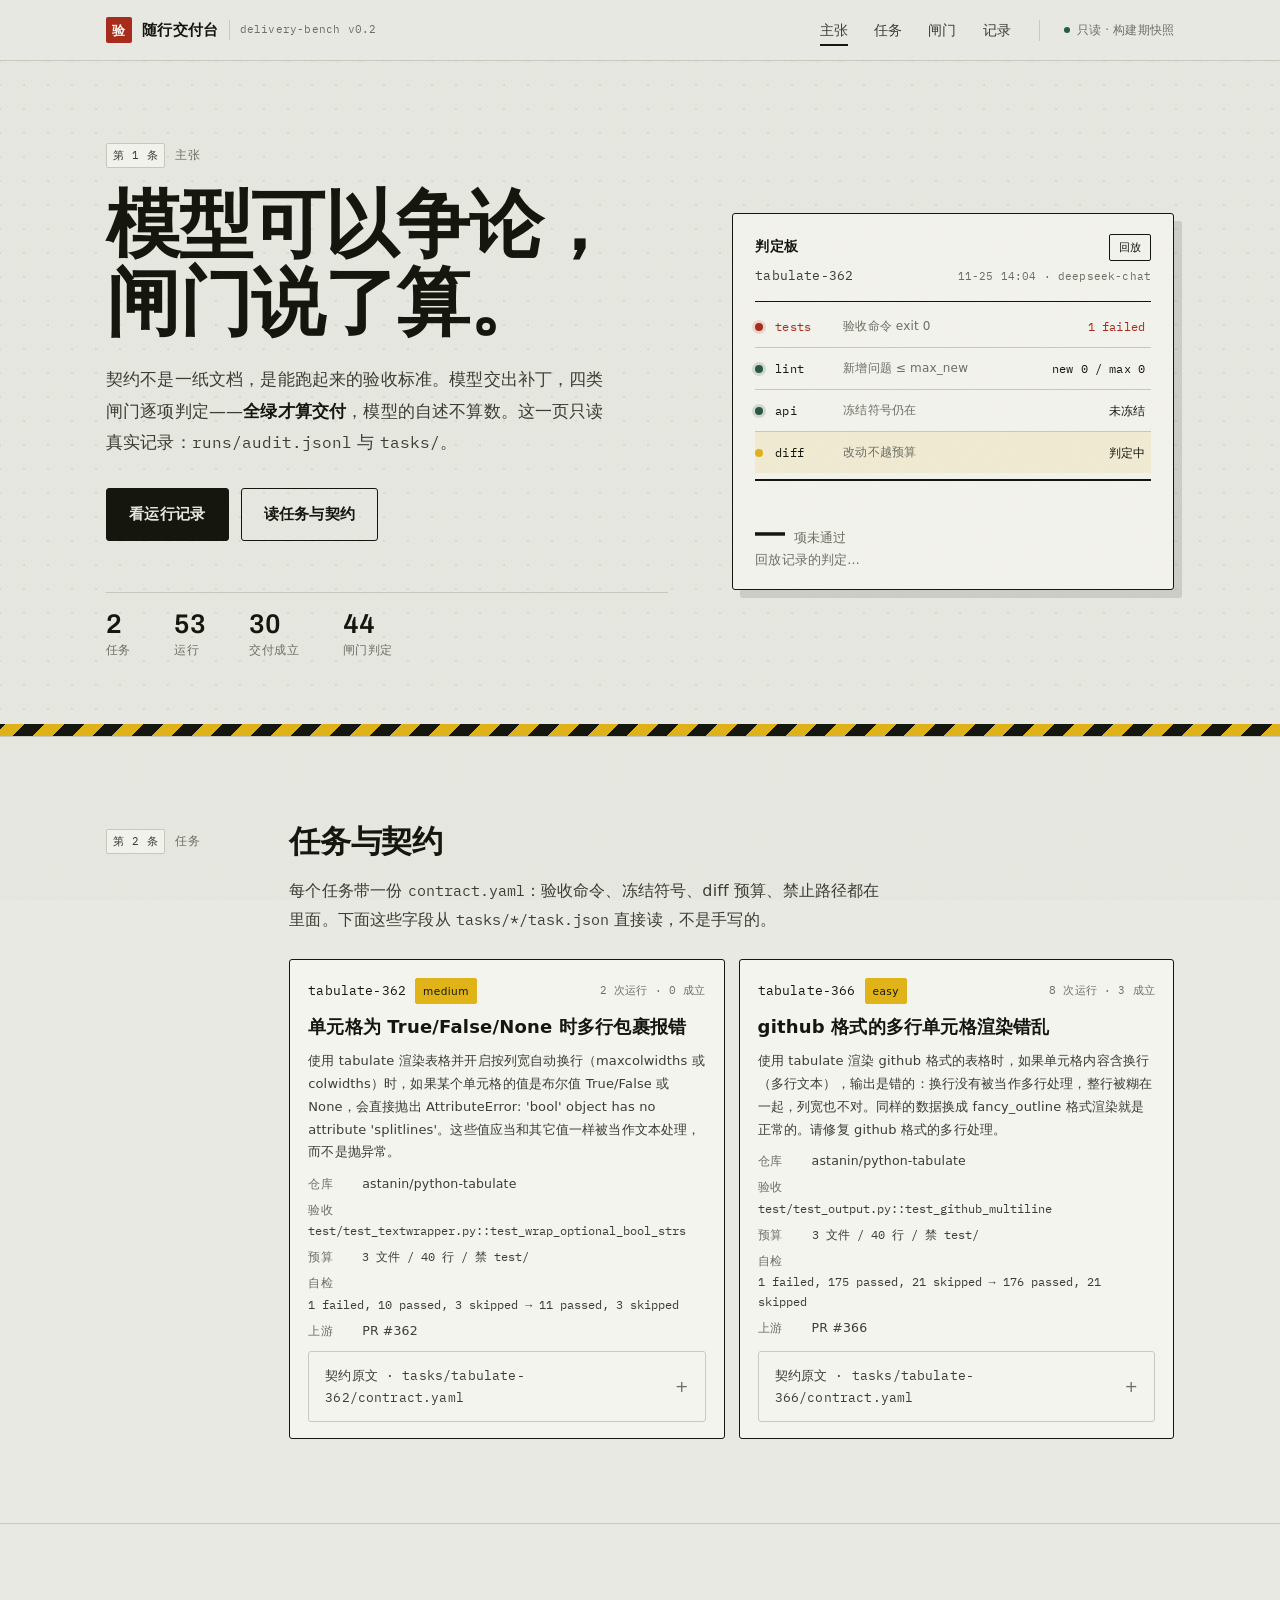
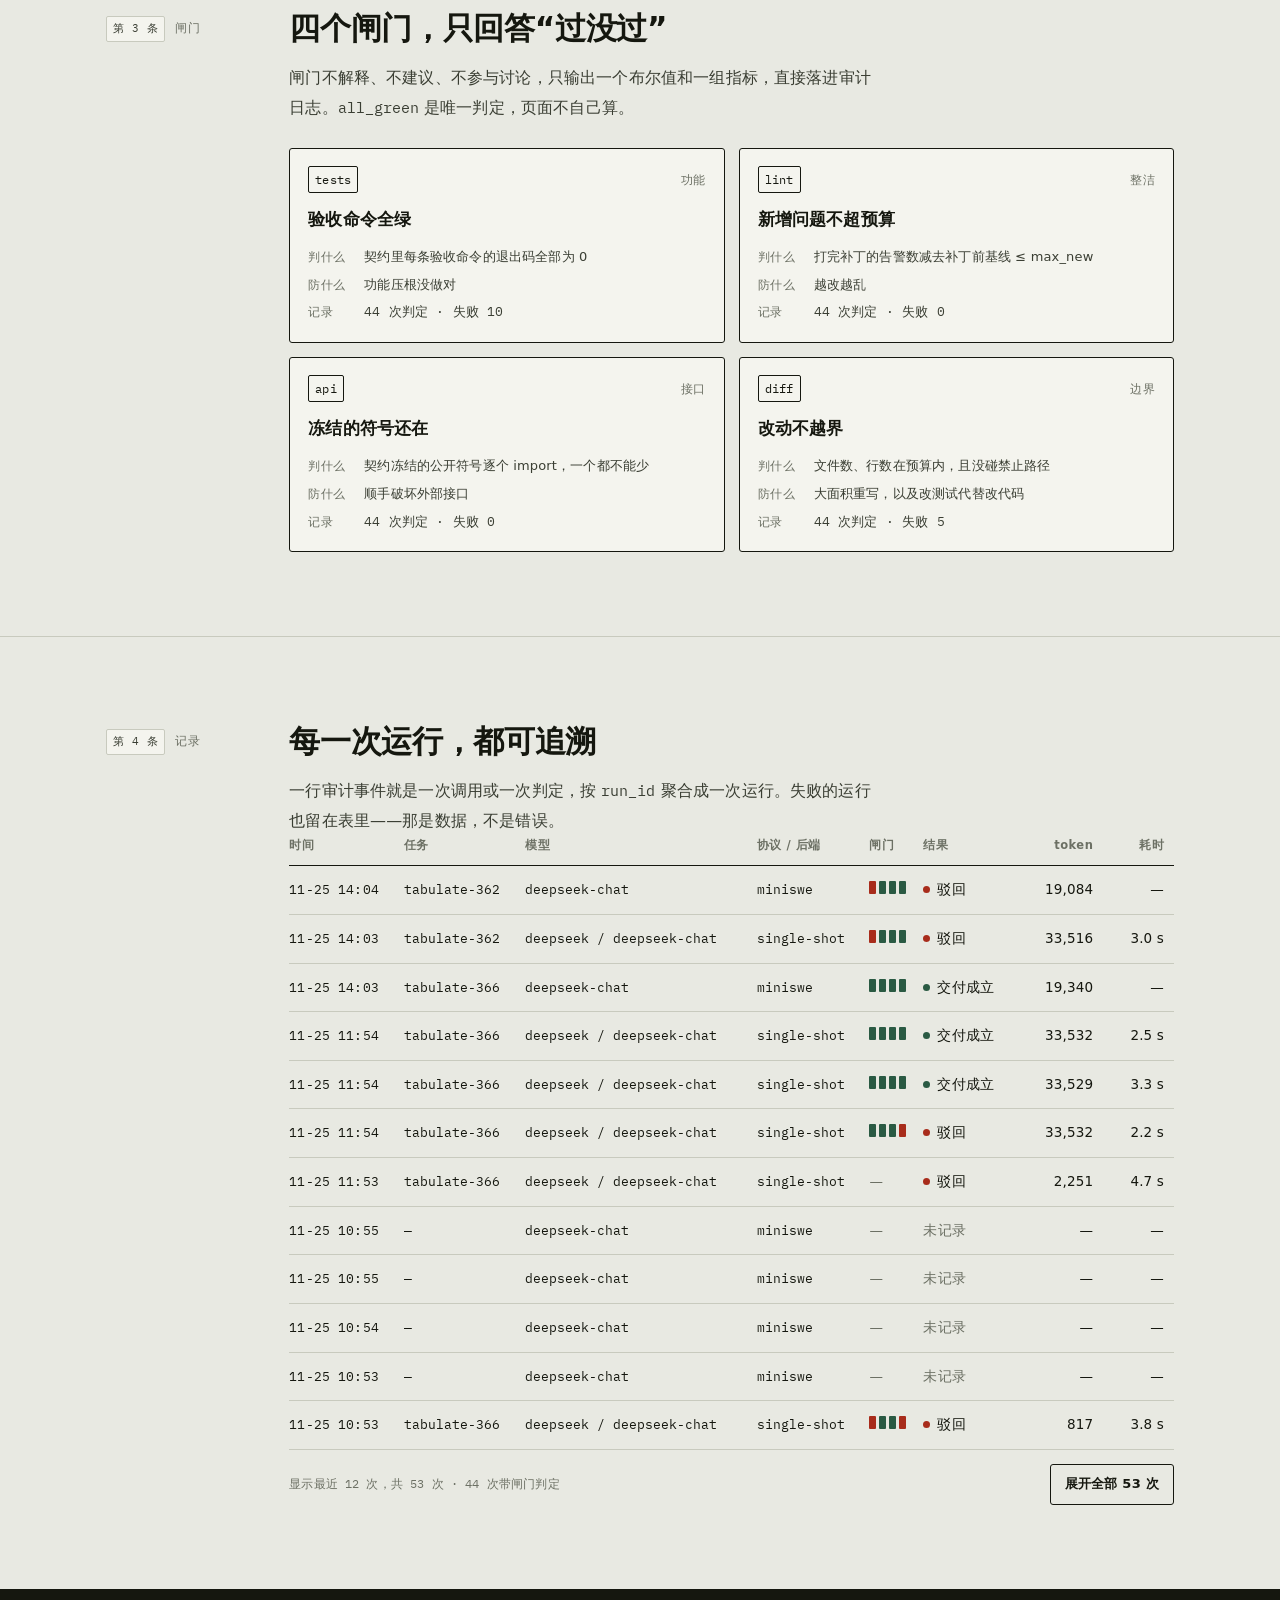
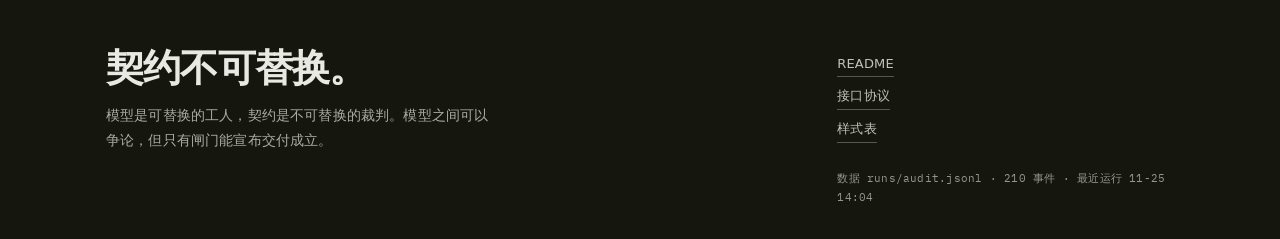
==== commit fc438985: "feat(web): 构建期数据管线，页面改读 tasks/ 与 runs/audit.jsonl 按 FRONTEND-BRIEF §7 方案 B 实现，不依赖「计划中」的 HTTP 接口：  - " ====
--- a/web/index.html
+++ b/web/index.html
@@ -4,7 +4,7 @@
 <meta charset="utf-8">
 <meta name="viewport" content="width=device-width, initial-scale=1">
 <title>随行交付台 — 模型可以争论，闸门说了算</title>
-<meta name="description" content="以可执行验收契约为中心的多角色协作代码交付系统：模型交出补丁，四类闸门逐项判定，全绿才算交付。">
+<meta name="description" content="以可执行验收契约为中心的多角色协作代码交付系统：模型交出补丁，四类闸门逐项判定，全绿才算交付。页面只读真实审计记录。">
 <meta name="theme-color" content="#E8E9E2">
 <link rel="icon" href="data:image/svg+xml,%3Csvg xmlns='http://www.w3.org/2000/svg' viewBox='0 0 32 32'%3E%3Crect width='32' height='32' fill='%23A82C1B'/%3E%3Crect x='4' y='4' width='24' height='24' fill='none' stroke='%23F4F4EE' stroke-width='1.5'/%3E%3C/svg%3E">
 <link rel="stylesheet" href="assets/fonts/archivo.css">
@@ -23,11 +23,11 @@
     </a>
     <nav class="nav" aria-label="页面段落">
       <a href="#claim">主张</a>
-      <a href="#roster">排班</a>
+      <a href="#tasks">任务</a>
       <a href="#gates">闸门</a>
       <a href="#records">记录</a>
     </nav>
-    <p class="status"><span class="status-dot" aria-hidden="true"></span>离线可跑 · 0 API Key</p>
+    <p class="status"><span class="status-dot" aria-hidden="true"></span>只读 · 构建期快照</p>
   </div>
 </header>
 
@@ -38,61 +38,59 @@
       <div class="hero-copy">
         <p class="clause"><span>第 1 条</span>主张</p>
         <h1 class="hero-title">模型可以争论，<br>闸门说了算。</h1>
-        <p class="hero-lead">契约不是一纸文档，是能跑起来的验收标准。模型交出整文件补丁，四类闸门逐项判定——<strong>全绿才算交付</strong>，模型的自述不算数。</p>
+        <p class="hero-lead">契约不是一纸文档，是能跑起来的验收标准。模型交出补丁，四类闸门逐项判定——<strong>全绿才算交付</strong>，模型的自述不算数。这一页只读真实记录：<span class="mono">runs/audit.jsonl</span> 与 <span class="mono">tasks/</span>。</p>
         <div class="hero-actions">
-          <button class="btn btn-ink" id="run-gate" type="button">跑一次闸门</button>
-          <a class="btn btn-ghost" href="#contract">读契约原文</a>
-        </div>
-        <dl class="facts">
-          <div><dt>离线测试</dt><dd>30</dd></div>
-          <div><dt>闸门</dt><dd>4</dd></div>
-          <div><dt>座位</dt><dd>3</dd></div>
-          <div><dt>端点 / 模型</dt><dd>2<i>/</i>4</dd></div>
+          <a class="btn btn-ink" href="#records">看运行记录</a>
+          <a class="btn btn-ghost" href="#tasks">读任务与契约</a>
+        </div>
+        <dl class="facts" id="facts">
+          <div><dt>任务</dt><dd>—</dd></div>
+          <div><dt>运行</dt><dd>—</dd></div>
+          <div><dt>交付成立</dt><dd>—</dd></div>
+          <div><dt>闸门判定</dt><dd>—</dd></div>
         </dl>
       </div>
 
-      <aside class="board" aria-labelledby="board-title">
+      <aside class="board" id="board" aria-labelledby="board-title">
         <div class="board-head">
           <h2 class="board-title" id="board-title">判定板</h2>
-          <p class="board-tag">单轮 · 离线</p>
-        </div>
-        <p class="board-task">fix-parser-inline-comment</p>
-
-        <ol class="checks" id="checks">
+          <button class="board-replay" id="replay" type="button">回放</button>
+        </div>
+        <p class="board-task"><span id="board-task">最近一次运行</span><span class="board-meta" id="board-meta"></span></p>
+
+        <ol class="checks" id="checks" aria-label="四类闸门判定">
           <li class="check" data-state="idle">
             <span class="lamp" aria-hidden="true"></span>
             <span class="check-name">tests</span>
             <span class="check-desc">验收命令 exit 0</span>
-            <span class="check-value" data-value="5 passed">待判定</span>
+            <span class="check-value">—</span>
           </li>
           <li class="check" data-state="idle">
             <span class="lamp" aria-hidden="true"></span>
             <span class="check-name">lint</span>
             <span class="check-desc">新增问题 ≤ max_new</span>
-            <span class="check-value" data-value="0 new">待判定</span>
+            <span class="check-value">—</span>
           </li>
           <li class="check" data-state="idle">
             <span class="lamp" aria-hidden="true"></span>
             <span class="check-name">api</span>
             <span class="check-desc">冻结符号仍在</span>
-            <span class="check-value" data-value="1 / 1 在">待判定</span>
+            <span class="check-value">—</span>
           </li>
           <li class="check" data-state="idle">
             <span class="lamp" aria-hidden="true"></span>
             <span class="check-name">diff</span>
-            <span class="check-desc">预算 5 文件 / 120 行</span>
-            <span class="check-value" data-value="1 文件 · 18 行">待判定</span>
+            <span class="check-desc">改动不越预算</span>
+            <span class="check-value">—</span>
           </li>
         </ol>
 
         <div class="board-foot" aria-live="polite">
           <div class="board-count-wrap">
             <p class="board-count"><b id="fail-count">—</b> 项未通过</p>
-            <p class="board-sub" id="board-sub">尚未判定</p>
+            <p class="board-sub" id="board-sub">等待数据</p>
           </div>
-          <button class="seal" id="seal" type="button" title="盖章" aria-label="给这份判定盖章">
-            <span>可交付</span>
-          </button>
+          <button class="seal" id="seal" type="button" title="盖章" aria-label="给这份判定盖章">判定</button>
         </div>
       </aside>
     </div>
@@ -100,39 +98,13 @@
 
   <div class="tape" aria-hidden="true"></div>
 
-  <section class="band" id="roster">
+  <section class="band" id="tasks">
     <div class="wrap band-grid">
-      <p class="clause"><span>第 2 条</span>排班</p>
+      <p class="clause"><span>第 2 条</span>任务</p>
       <div class="band-body">
-        <h2>座位固定，人数可变</h2>
-        <p class="lead">接口数量不等于流程数量。提案、复核、裁决三个座位永远在；模型数量只决定一个模型能不能兼两个座位。所以 2 人与 3 人不是两套流程，是同一台状态机的两种排班。</p>
-
-        <div class="seg" role="tablist" aria-label="协议排班">
-          <button class="seg-btn is-on" type="button" role="tab" aria-selected="true" data-proto="2p.single">2p.single<em>两人</em></button>
-          <button class="seg-btn" type="button" role="tab" aria-selected="false" data-proto="3p.single">3p.single<em>三人</em></button>
-          <button class="seg-btn" type="button" role="tab" aria-selected="false" data-proto="3p.dual">3p.dual<em>双提案</em></button>
-        </div>
-
-        <div class="seats" id="seats">
-          <article class="seat">
-            <h3>提案</h3>
-            <p class="seat-job">产出整文件补丁</p>
-            <ul class="chips" data-slot="propose"></ul>
-          </article>
-          <article class="seat">
-            <h3>复核</h3>
-            <p class="seat-job">产出契约违反清单</p>
-            <ul class="chips" data-slot="review"></ul>
-          </article>
-          <article class="seat">
-            <h3>裁决</h3>
-            <p class="seat-job">在两份提案之间选一份</p>
-            <ul class="chips" data-slot="arbitrate"></ul>
-          </article>
-        </div>
-
-        <p class="arbiter"><span>谁消解分歧</span><b id="arbiter">只能交给闸门——没有第三方</b></p>
-        <p class="iron">铁律贯穿全部协议：模型之间可以争论，但不能投票决定合不合格。</p>
+        <h2>任务与契约</h2>
+        <p class="lead">每个任务带一份 <span class="mono">contract.yaml</span>：验收命令、冻结符号、diff 预算、禁止路径都在里面。下面这些字段从 <span class="mono">tasks/*/task.json</span> 直接读，不是手写的。</p>
+        <div class="tasks" id="tasks-list"></div>
       </div>
     </div>
   </section>
@@ -142,7 +114,7 @@
       <p class="clause"><span>第 3 条</span>闸门</p>
       <div class="band-body">
         <h2>四个闸门，只回答“过没过”</h2>
-        <p class="lead">闸门不解释、不建议、不参与讨论。每项只输出一个布尔值和一组结构化指标，直接落进审计日志——论文里的数据就是从这里出去的。</p>
+        <p class="lead">闸门不解释、不建议、不参与讨论，只输出一个布尔值和一组指标，直接落进审计日志。<span class="mono">all_green</span> 是唯一判定，页面不自己算。</p>
 
         <div class="gates">
           <article class="gate">
@@ -151,7 +123,7 @@
             <dl>
               <div><dt>判什么</dt><dd>契约里每条验收命令的退出码全部为 0</dd></div>
               <div><dt>防什么</dt><dd>功能压根没做对</dd></div>
-              <div><dt>本轮</dt><dd class="mono">pytest -q → 5 passed</dd></div>
+              <div><dt>记录</dt><dd class="gate-stat" data-gate-stat="tests">—</dd></div>
             </dl>
           </article>
 
@@ -159,9 +131,9 @@
             <div class="gate-head"><span class="gate-code">lint</span><span class="gate-tag">整洁</span></div>
             <h3>新增问题不超预算</h3>
             <dl>
-              <div><dt>判什么</dt><dd>打补丁后的告警数减去补丁前基线 ≤ max_new</dd></div>
+              <div><dt>判什么</dt><dd>打完补丁的告警数减去补丁前基线 ≤ max_new</dd></div>
               <div><dt>防什么</dt><dd>越改越乱</dd></div>
-              <div><dt>本轮</dt><dd class="mono">baseline 0 → 0，new 0</dd></div>
+              <div><dt>记录</dt><dd class="gate-stat" data-gate-stat="lint">—</dd></div>
             </dl>
           </article>
 
@@ -171,7 +143,7 @@
             <dl>
               <div><dt>判什么</dt><dd>契约冻结的公开符号逐个 import，一个都不能少</dd></div>
               <div><dt>防什么</dt><dd>顺手破坏外部接口</dd></div>
-              <div><dt>本轮</dt><dd class="mono">pkg.parser.parse_kv 仍在</dd></div>
+              <div><dt>记录</dt><dd class="gate-stat" data-gate-stat="api">—</dd></div>
             </dl>
           </article>
 
@@ -181,42 +153,10 @@
             <dl>
               <div><dt>判什么</dt><dd>文件数、行数在预算内，且没碰禁止路径</dd></div>
               <div><dt>防什么</dt><dd>大面积重写，以及改测试代替改代码</dd></div>
-              <div><dt>本轮</dt><dd class="mono">1 文件 · 18 行（预算 5 / 120）</dd></div>
-            </dl>
-          </article>
-        </div>
-
-        <details class="contract" id="contract">
-          <summary>契约原文 · fixtures/repo_a/contract.yaml</summary>
-          <pre><code><span class="k">task_id</span>: fix-parser-inline-comment
-
-<span class="k">doD</span>:
-  <span class="k">tests</span>:
-    - <span class="k">cmd</span>: pytest tests/test_parser.py -q
-      <span class="k">timeout_s</span>: 120
-  <span class="k">lint</span>:
-    <span class="k">tool</span>: ruff
-    <span class="k">max_new</span>: 0
-  <span class="k">api</span>:
-    <span class="k">frozen</span>:
-      - pkg.parser.parse_kv
-  <span class="c"># 从 pytest.raises(match=...) 提取，人工确认后写入</span>
-  <span class="k">exact</span>:
-    - <span class="k">exception</span>: ValueError
-      <span class="k">contains</span>: <span class="s">"missing '='"</span>
-      <span class="k">source</span>: <span class="s">"tests/test_parser.py:25"</span>
-      <span class="k">origin</span>: auto
-  <span class="k">diff</span>:
-    <span class="k">max_files</span>: 5
-    <span class="k">max_lines</span>: 120
-    <span class="k">forbid</span>:
-      - tests/
-
-<span class="k">loop</span>:
-  <span class="k">repair_rounds</span>: 3
-  <span class="k">stop_on</span>: all_green
-  <span class="k">on_exhausted</span>: escalate_to_human</code></pre>
-        </details>
+              <div><dt>记录</dt><dd class="gate-stat" data-gate-stat="diff">—</dd></div>
+            </dl>
+          </article>
+        </div>
       </div>
     </div>
   </section>
@@ -225,34 +165,33 @@
     <div class="wrap band-grid">
       <p class="clause"><span>第 4 条</span>记录</p>
       <div class="band-body">
-        <h2>同一道题，四个模型</h2>
-        <p class="lead">任务 <span class="mono">fix-parser-inline-comment</span>，同一份契约，单轮结果。失败的原因不是“模型不行”，而是它把异常消息改写成了更好读的中文——而契约要求包含 <span class="mono">missing '='</span>。</p>
-
-        <div class="records">
-          <div class="table-scroll">
-            <table>
-              <caption class="sr-only">四个模型在同一契约下的单轮交付结果</caption>
-              <thead>
-                <tr><th scope="col">端点 / 模型</th><th scope="col">结果</th><th scope="col">耗时</th><th scope="col">token</th><th scope="col">写明断言</th></tr>
-              </thead>
-              <tbody>
-                <tr><td class="mono">deepseek · deepseek-chat</td><td><i class="dot dot-pass"></i>通过</td><td class="mono">2.1 s</td><td class="mono">996</td><td>是</td></tr>
-                <tr><td class="mono">ark · kimi-k3-1-pro</td><td><i class="dot dot-pass"></i>通过</td><td class="mono">54.8 s</td><td class="mono">2746</td><td>是</td></tr>
-                <tr><td class="mono">ark · deepseek-v4-1-flash</td><td><i class="dot dot-fail"></i>驳回</td><td class="mono">4.8 s</td><td class="mono">1502</td><td>否</td></tr>
-                <tr><td class="mono">ark · doubao-seed-2-1-pro</td><td><i class="dot dot-fail"></i>驳回</td><td class="mono">155.2 s</td><td class="mono">6010</td><td>否</td></tr>
-              </tbody>
-            </table>
-          </div>
-
-          <aside class="aside">
-            <h3>把断言提进契约之后</h3>
-            <ul class="findings">
-              <li><b>0/3 → 3/3</b><span>deepseek-chat 从全红变全绿</span></li>
-              <li><b>−58%</b><span>kimi 的 token 与耗时同步下降</span></li>
-              <li><b>3/3 · 3/3</b><span>另两个模型两条件都过，天花效应</span></li>
-            </ul>
-            <p class="aside-note">对照实验 n=3，单任务 fixture。结论只有一句：契约必须把精确断言写成显式条目，不能藏在 traceback 里让人猜。</p>
-          </aside>
+        <h2>每一次运行，都可追溯</h2>
+        <p class="lead">一行审计事件就是一次调用或一次判定，按 <span class="mono">run_id</span> 聚合成一次运行。失败的运行也留在表里——那是数据，不是错误。</p>
+
+        <div class="table-scroll">
+          <table class="runs">
+            <caption class="sr-only">按时间倒序的交付运行记录</caption>
+            <thead>
+              <tr>
+                <th scope="col">时间</th>
+                <th scope="col">任务</th>
+                <th scope="col">模型</th>
+                <th scope="col">协议 / 后端</th>
+                <th scope="col">闸门</th>
+                <th scope="col">结果</th>
+                <th scope="col" class="num">token</th>
+                <th scope="col" class="num">耗时</th>
+              </tr>
+            </thead>
+            <tbody id="runs-body">
+              <tr><td colspan="8" class="table-empty">正在读取数据…</td></tr>
+            </tbody>
+          </table>
+        </div>
+
+        <div class="runs-foot">
+          <p class="runs-note" id="runs-note">—</p>
+          <button class="btn btn-ghost btn-small" id="runs-more" type="button" hidden>展开全部</button>
         </div>
       </div>
     </div>
@@ -262,17 +201,22 @@
 
 <footer class="foot">
   <div class="wrap foot-in">
-    <p class="foot-line">契约不可替换。</p>
-    <p class="foot-copy">模型是可替换的工人，契约是不可替换的裁判。模型之间可以争论，但只有闸门能宣布交付成立。</p>
-    <nav class="foot-links" aria-label="文档">
-      <a href="../README.md">README</a>
-      <a href="../docs/接口协议.md">接口协议</a>
-      <a href="../docs/任务集-选题与挖掘.md">任务集</a>
-    </nav>
-    <p class="foot-meta">delivery-bench v0.2 · 数据快照 2026-11-24 · <span id="stamp-count">尚未盖章</span></p>
+    <div class="foot-left">
+      <p class="foot-line">契约不可替换。</p>
+      <p class="foot-copy">模型是可替换的工人，契约是不可替换的裁判。模型之间可以争论，但只有闸门能宣布交付成立。</p>
+    </div>
+    <div class="foot-right">
+      <nav class="foot-links" aria-label="文档">
+        <a href="../README.md">README</a>
+        <a href="../docs/接口协议.md">接口协议</a>
+        <a href="style.html">样式表</a>
+      </nav>
+      <p class="foot-meta" id="foot-meta">数据快照 · 尚未生成</p>
+    </div>
   </div>
 </footer>
 
+<script src="data/site.js"></script>
 <script src="assets/app.js" defer></script>
 </body>
 </html>
--- a/web/assets/styles.css
+++ b/web/assets/styles.css
@@ -82,6 +82,7 @@
 
 .topbar {
   position: sticky; top: 0; z-index: 50;
+  background: var(--paper);
   background: color-mix(in srgb, var(--paper) 88%, transparent);
   border-bottom: 1px solid var(--rule);
   backdrop-filter: blur(10px);
@@ -203,6 +204,7 @@
 .btn-ink:active { transform: translateY(0); box-shadow: none; }
 .btn-ghost { background: transparent; color: var(--ink); }
 .btn-ghost:hover { background: var(--ink); color: var(--paper); }
+.btn:disabled { opacity: .5; cursor: not-allowed; transform: none; box-shadow: none; }
 
 .facts {
   margin-top: clamp(34px, 4vw, 52px);
@@ -241,12 +243,31 @@
 }
 
 .board-task {
+  display: flex; align-items: baseline; justify-content: space-between; gap: 12px;
   font-family: var(--mono); font-size: 12.5px; color: var(--muted);
   padding: 4px 0 14px;
   border-bottom: 1px solid var(--ink);
   margin-bottom: 4px;
   overflow-wrap: anywhere;
 }
+.board-task > span:first-child {
+  overflow: hidden; text-overflow: ellipsis; white-space: nowrap;
+  color: var(--ink-2);
+}
+.board-meta { font-size: 11px; white-space: nowrap; color: var(--muted); }
+
+.board-replay {
+  font-family: var(--mono); font-size: 11px; letter-spacing: .02em;
+  padding: 3px 9px;
+  background: transparent;
+  border: 1px solid var(--ink);
+  border-radius: 2px;
+  color: var(--ink);
+  cursor: pointer;
+  transition: background .16s ease, color .16s ease;
+}
+.board-replay:hover { background: var(--ink); color: var(--paper); }
+.board-replay[hidden] { display: none; }
 
 .check {
   display: grid;
@@ -316,6 +337,7 @@
   color: var(--seal);
   font-family: var(--sans); font-size: 20px; font-weight: 700;
   letter-spacing: .1em;
+  white-space: nowrap;
   cursor: pointer;
   opacity: 0;
   transform: rotate(-14deg) scale(1.35);
@@ -332,6 +354,7 @@
   pointer-events: auto;
   mix-blend-mode: multiply;
 }
+.seal.is-wide { font-size: 15px; letter-spacing: .03em; }
 .board.has-verdict .board-foot { padding-right: 96px; }
 
 /* ---------- 警示胶带：全页唯一一处 --------------------------------------- */
@@ -365,6 +388,13 @@
   margin-bottom: 14px;
 }
 
+.band-head {
+  display: flex; align-items: center; justify-content: space-between;
+  flex-wrap: wrap; gap: 16px 24px;
+}
+.band-head h2 { margin-bottom: 0; }
+.band-head + .lead { margin-top: 16px; }
+
 .lead {
   max-width: 58ch;
   font-size: 16px; line-height: 1.85;
@@ -374,7 +404,7 @@
 /* ---------- 排班 ---------------------------------------------------------- */
 
 .seg {
-  margin-top: 28px;
+  margin-top: 0;
   display: inline-flex;
   border: 1px solid var(--ink);
   border-radius: 3px;
@@ -403,8 +433,8 @@
 .seats {
   margin-top: 22px;
   display: grid;
-  grid-template-columns: repeat(3, minmax(0, 1fr));
-  gap: 14px;
+  grid-template-columns: repeat(3, minmax(0, 1fr)) minmax(0, .88fr);
+  gap: 12px;
 }
 
 .seat {
@@ -419,6 +449,18 @@
 .seat h3 { font-size: 15px; font-weight: 700; letter-spacing: .04em; }
 .seat-job { font-size: 12px; line-height: 1.5; color: var(--muted); }
 .seat.is-empty { background: transparent; border-style: dashed; }
+
+.seat-gate {
+  background: var(--ink);
+  border-color: var(--ink);
+  color: var(--paper);
+}
+.seat-gate .seat-job { color: rgba(232, 233, 226, .62); }
+.seat-gate .chip {
+  background: transparent;
+  border-color: rgba(232, 233, 226, .45);
+  color: var(--paper);
+}
 
 .chips {
   margin-top: auto; padding-top: 14px;
@@ -559,10 +601,11 @@
   vertical-align: baseline;
   white-space: nowrap;
 }
+th.num, td.num { text-align: right; padding-right: 0; padding-left: 18px; }
 tbody tr td { transition: background .16s ease; }
 tbody tr:hover td { background: rgba(21, 23, 15, .04); }
 td:first-child { font-family: var(--mono); font-size: 12.5px; }
-td:nth-child(3), td:nth-child(4) { font-variant-numeric: tabular-nums; }
+td.num { font-variant-numeric: tabular-nums; }
 
 .dot {
   display: inline-block; width: 7px; height: 7px; border-radius: 50%;
@@ -603,8 +646,13 @@
 }
 .foot-in {
   display: grid;
-  grid-template-columns: minmax(0, 1.2fr) minmax(0, .8fr);
+  grid-template-columns: minmax(0, 1.35fr) minmax(0, .65fr);
   gap: 32px;
+}
+.foot-right {
+  display: flex; flex-direction: column; align-items: flex-start;
+  justify-content: space-between; gap: 26px;
+  padding-top: 8px;
 }
 .foot-line {
   font-family: var(--display);
@@ -618,7 +666,6 @@
 }
 .foot-links {
   display: flex; flex-direction: column; align-items: flex-start; gap: 8px;
-  padding-top: 6px;
 }
 .foot-links a {
   font-size: 13px; text-decoration: none;
@@ -629,9 +676,98 @@
 .foot-links a:hover { color: var(--paper); border-bottom-color: var(--paper); }
 .foot-link-group { display: flex; flex-direction: column; gap: 10px; }
 .foot-meta {
-  margin-top: 6px;
   font-family: var(--mono); font-size: 11px; letter-spacing: .02em;
-  color: rgba(232, 233, 226, .48);
+  color: rgba(232, 233, 226, .6);
+}
+
+/* 纸纹：全页一层极淡的噪点，避免大面积纯色发"塑料感" */
+body::after {
+  content: "";
+  position: fixed; inset: 0; z-index: 1;
+  pointer-events: none;
+  opacity: .075;
+  mix-blend-mode: multiply;
+  background-image: url("data:image/svg+xml,%3Csvg xmlns='http://www.w3.org/2000/svg' width='160' height='160'%3E%3Cfilter id='n'%3E%3CfeTurbulence type='fractalNoise' baseFrequency='.8' numOctaves='3' stitchTiles='stitch'/%3E%3C/filter%3E%3Crect width='160' height='160' filter='url(%23n)'/%3E%3C/svg%3E");
+  background-size: 160px 160px;
+}
+
+/* ---------- 任务卡（数据驱动） ------------------------------------------- */
+
+.tasks {
+  margin-top: 24px;
+  display: grid;
+  grid-template-columns: repeat(2, minmax(0, 1fr));
+  gap: 14px;
+}
+
+.task {
+  display: flex; flex-direction: column; gap: 10px;
+  padding: 18px 18px 16px;
+  background: var(--sheet);
+  border: 1px solid var(--ink);
+  border-radius: 3px;
+}
+
+.task-head { display: flex; align-items: center; gap: 9px; flex-wrap: wrap; }
+.task-id { font-family: var(--mono); font-size: 12.5px; color: var(--ink); }
+.chip-tier {
+  font-family: var(--sans); font-size: 10.5px; letter-spacing: .04em;
+  background: var(--hazard); border-color: var(--hazard); color: var(--ink);
+}
+.task-runs { margin-left: auto; font-family: var(--mono); font-size: 11px; color: var(--muted); }
+
+.task h3 { font-size: 18px; line-height: 1.45; font-weight: 700; letter-spacing: .01em; }
+.task-stmt { font-size: 13px; line-height: 1.75; color: var(--ink-2); }
+
+.task-meta { display: grid; gap: 6px; }
+.task-meta > div {
+  display: grid; grid-template-columns: 44px minmax(0, 1fr); gap: 10px;
+  align-items: baseline;
+}
+.task-meta dt { font-size: 11.5px; color: var(--muted); letter-spacing: .04em; }
+.task-meta dd { font-size: 12.5px; line-height: 1.6; color: var(--ink-2); overflow-wrap: anywhere; }
+.task-meta > div.wide { grid-template-columns: minmax(0, 1fr); gap: 1px; }
+
+.task .contract { margin-top: auto; }
+.task-warn { font-size: 12px; color: var(--seal); }
+
+/* ---------- 运行记录表 ---------------------------------------------------- */
+
+table.runs th, table.runs td { padding-right: 10px; }
+table.runs td.nowrap { white-space: nowrap; }
+table.runs tbody tr.is-hidden { display: none; }
+
+.sig { display: inline-flex; gap: 3px; align-items: center; }
+.sig i {
+  display: block; width: 7px; height: 13px;
+  border-radius: 1px;
+  background: var(--rule);
+}
+.sig i.ok { background: var(--pass); }
+.sig i.no { background: var(--seal); }
+
+.table-empty {
+  padding: 22px 0 !important;
+  white-space: normal;
+  font-size: 13px; line-height: 1.8;
+  color: var(--muted);
+}
+
+.runs-foot {
+  margin-top: 14px;
+  display: flex; flex-wrap: wrap; align-items: center; justify-content: space-between;
+  gap: 12px;
+}
+.runs-note { font-family: var(--mono); font-size: 11.5px; color: var(--muted); }
+.btn-small { padding: 8px 14px; font-size: 13px; }
+
+.muted { color: var(--muted); }
+.dot-hold { background: var(--hazard); }
+.gate-stat { font-family: var(--mono); font-size: 12px; color: var(--ink); }
+
+.empty {
+  padding: 18px 0;
+  font-size: 13.5px; line-height: 1.8; color: var(--muted);
 }
 
 /* ---------- 响应式 -------------------------------------------------------- */
@@ -641,16 +777,16 @@
   .board { max-width: 520px; }
   .band-grid { grid-template-columns: minmax(0, 1fr); gap: 18px; }
   .band-grid .clause { padding-top: 0; }
-  .records { grid-template-columns: minmax(0, 1fr); }
+  .tasks { grid-template-columns: minmax(0, 1fr); }
   .foot-in { grid-template-columns: minmax(0, 1fr); gap: 26px; }
   .foot-links { flex-direction: row; flex-wrap: wrap; gap: 16px; padding-top: 0; }
 }
 
 @media (max-width: 720px) {
   .brand-meta, .status { display: none; }
-  .nav { gap: 18px; }
-  .nav a { font-size: 13.5px; }
-  .topbar-in { gap: 16px; }
+  .nav { gap: 14px; }
+  .nav a { font-size: 13.5px; padding: 10px 2px; }
+  .topbar-in { gap: 12px; }
   .seats { grid-template-columns: minmax(0, 1fr); }
   .seat { min-height: 0; }
   .gates { grid-template-columns: minmax(0, 1fr); }
@@ -658,9 +794,12 @@
   .board { padding: 16px 16px 14px; box-shadow: 5px 5px 0 rgba(21, 23, 15, .12); }
   .check { grid-template-columns: 8px 52px minmax(0, 1fr); row-gap: 2px; }
   .check-value { grid-column: 3; text-align: left; font-size: 11.5px; }
-  .seal { width: 72px; height: 72px; font-size: 17px; right: 2px; bottom: 2px; }
+  .seal { width: 72px; height: 72px; font-size: 15px; letter-spacing: .06em; right: 2px; bottom: 2px; }
+  .seal.is-wide { font-size: 12.5px; letter-spacing: .02em; }
+  .board-task { flex-wrap: wrap; gap: 2px 12px; }
   .board.has-verdict .board-foot { padding-right: 80px; }
   .board-foot { min-height: 84px; }
+  .band-head { flex-direction: column; align-items: stretch; }
   .seg { width: 100%; }
   .seg-btn { flex: 1; align-items: center; padding: 9px 8px; }
 }
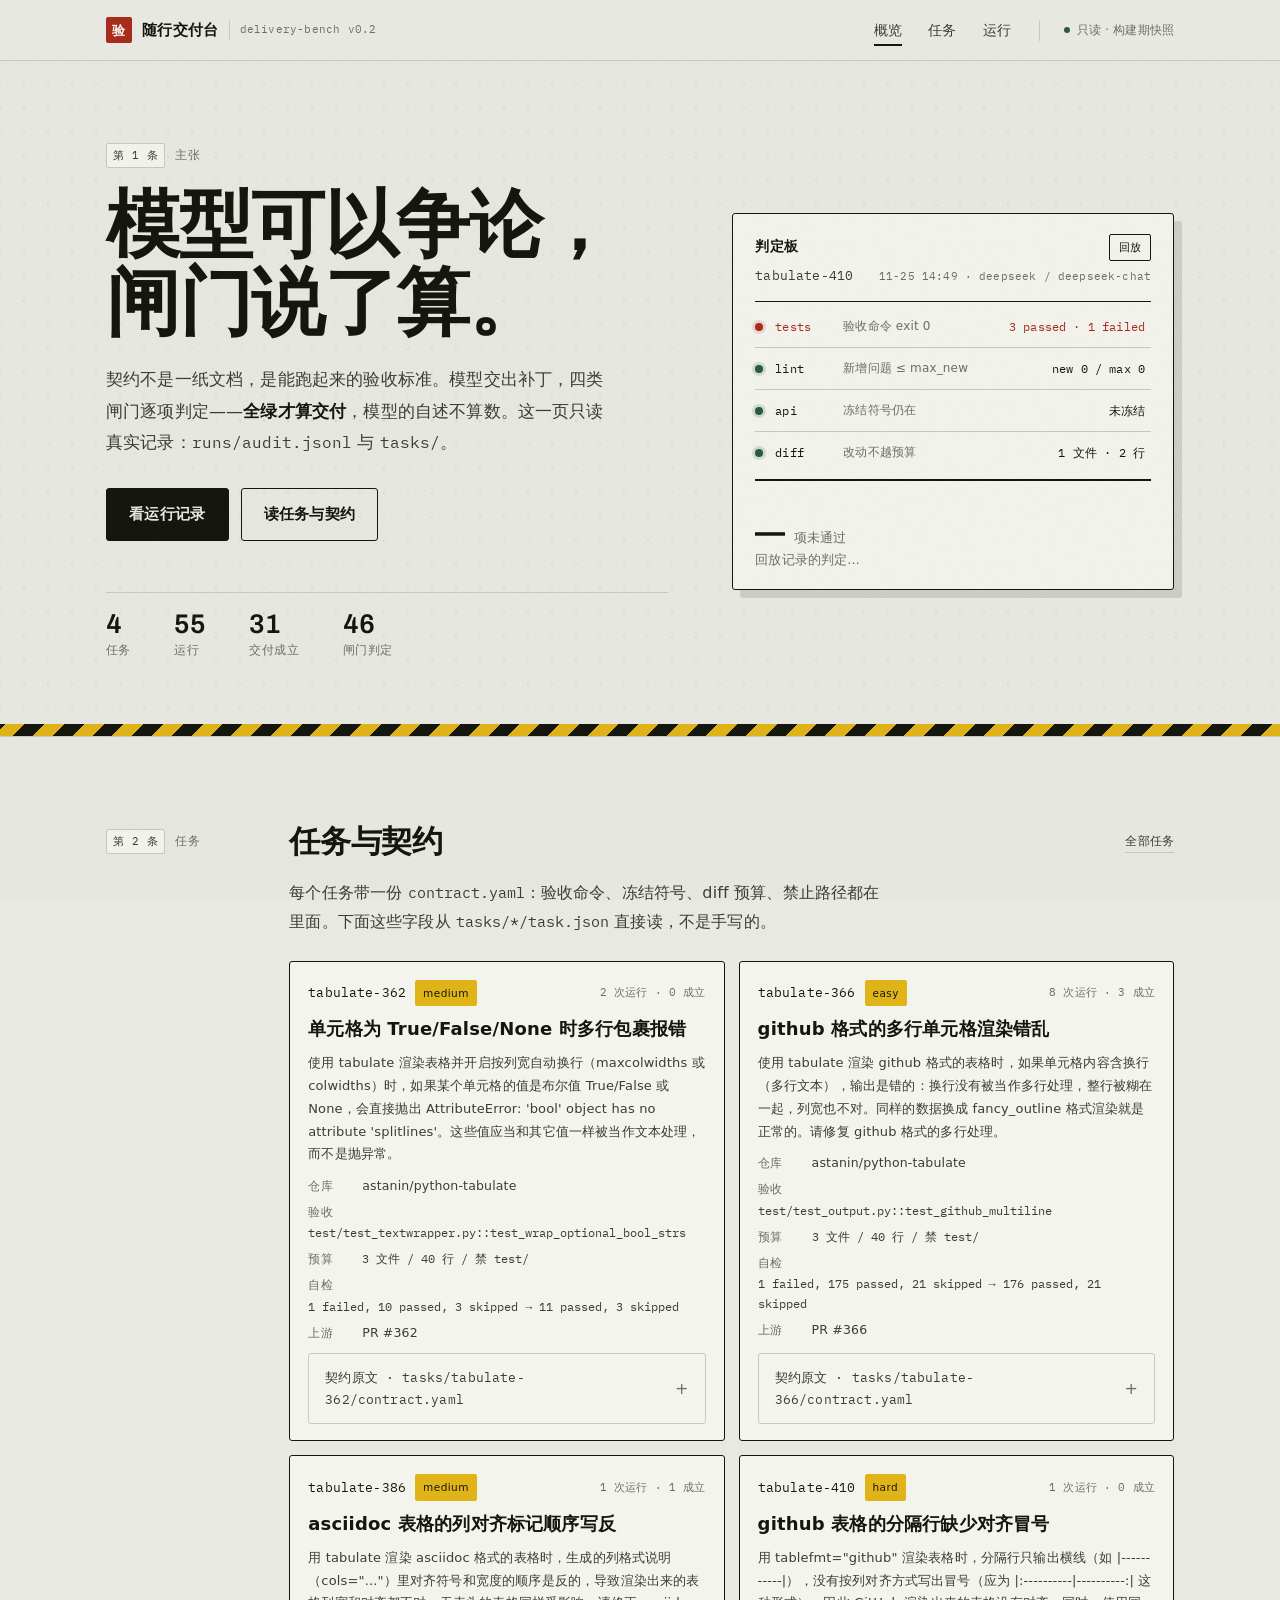
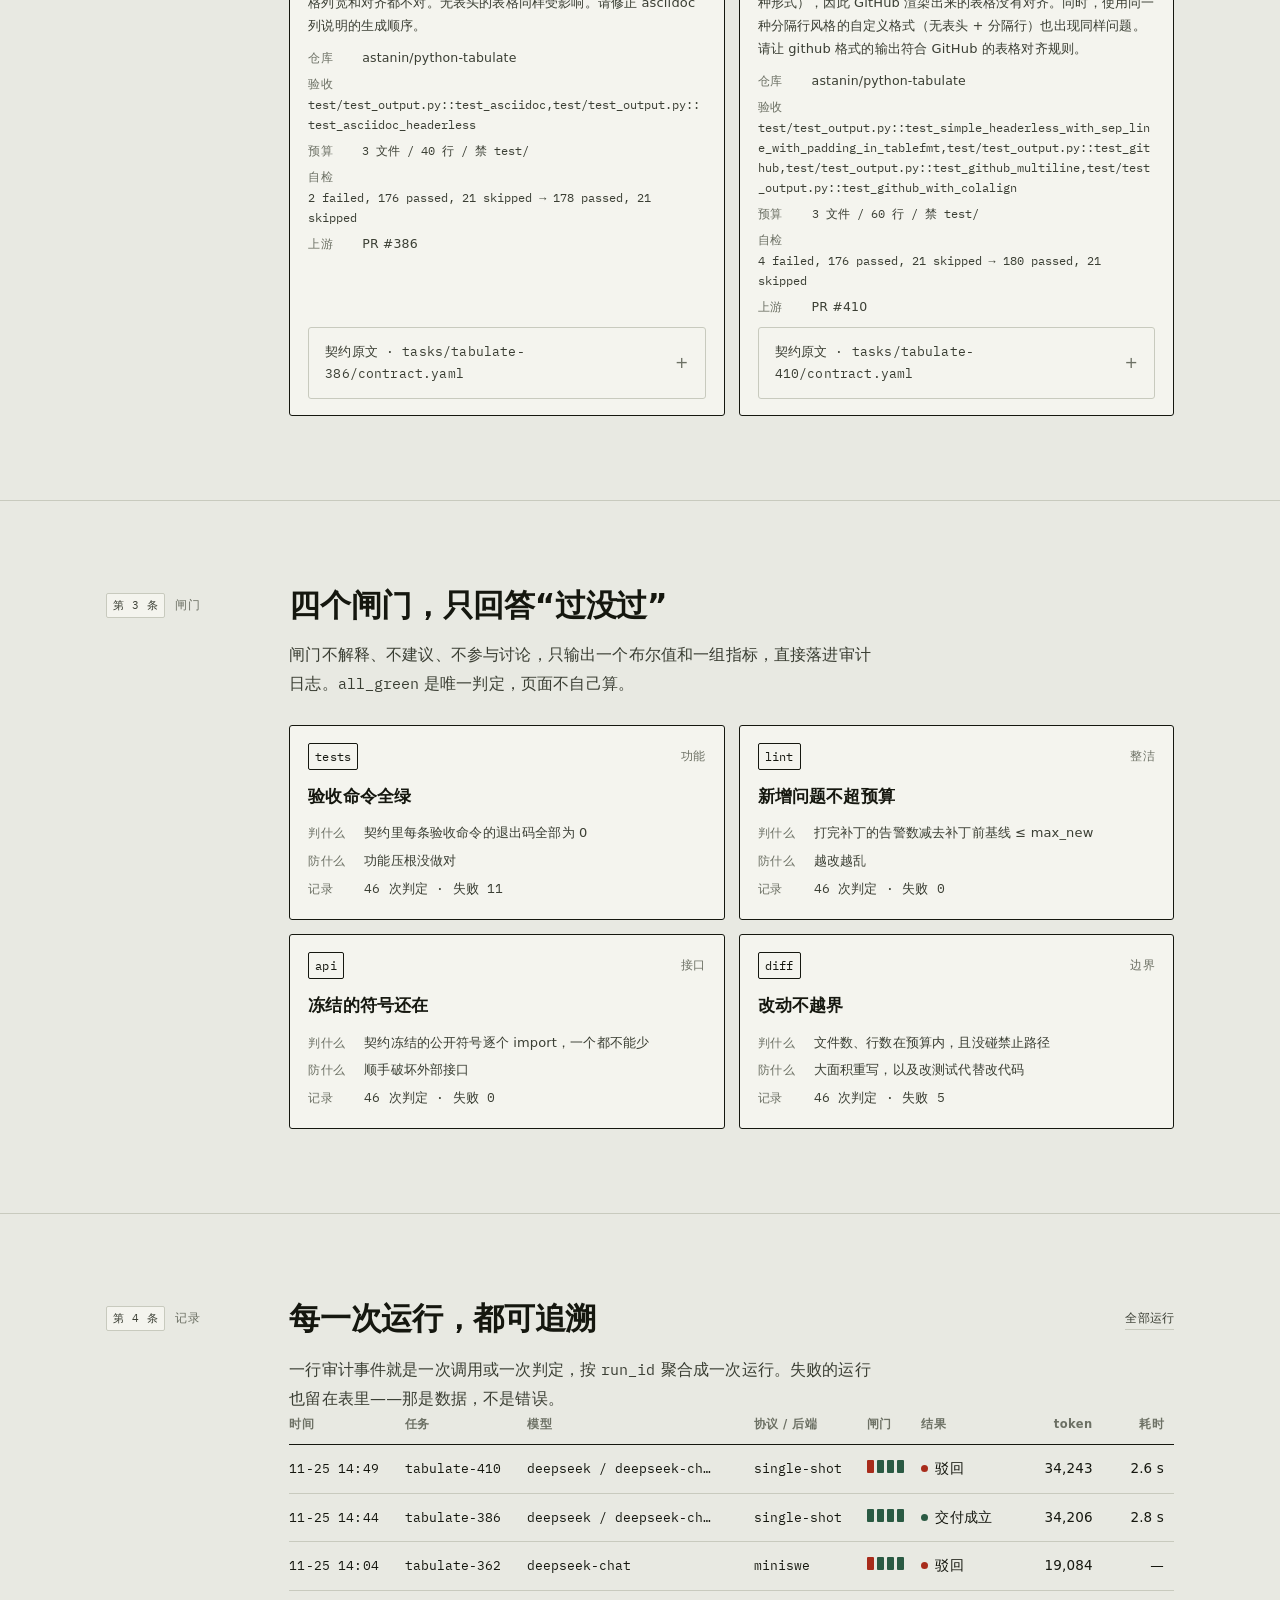
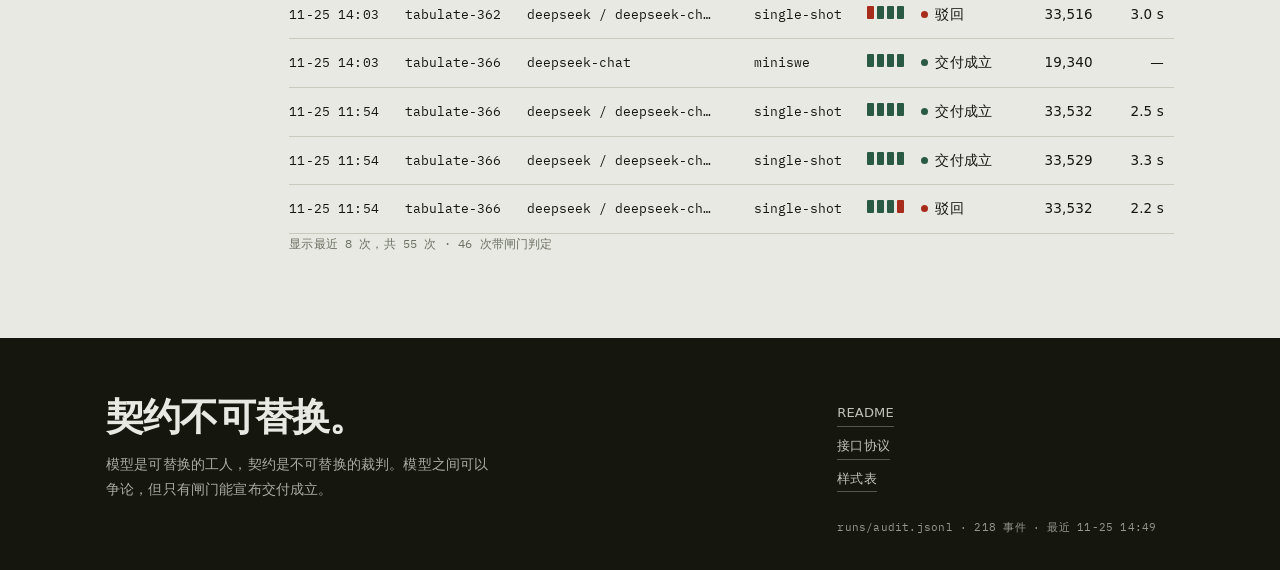
==== commit f3934493: "feat(web): 多视图骨架：任务详情、运行详情与结果筛选 - hash 路由：#/ 概览、#/tasks、#/tasks/<id>、#/runs、#/runs/<id>，   零框架、file:" ====
--- a/web/index.html
+++ b/web/index.html
@@ -16,16 +16,15 @@
 
 <header class="topbar">
   <div class="wrap topbar-in">
-    <a class="brand" href="#top">
+    <a class="brand" href="#/">
       <span class="brand-seal" aria-hidden="true">验</span>
       <span class="brand-name">随行交付台</span>
       <span class="brand-meta">delivery-bench v0.2</span>
     </a>
-    <nav class="nav" aria-label="页面段落">
-      <a href="#claim">主张</a>
-      <a href="#tasks">任务</a>
-      <a href="#gates">闸门</a>
-      <a href="#records">记录</a>
+    <nav class="nav" aria-label="主导航">
+      <a href="#/" data-route="home">概览</a>
+      <a href="#/tasks" data-route="tasks">任务</a>
+      <a href="#/runs" data-route="runs">运行</a>
     </nav>
     <p class="status"><span class="status-dot" aria-hidden="true"></span>只读 · 构建期快照</p>
   </div>
@@ -33,169 +32,178 @@
 
 <main id="main">
 
-  <section class="hero" id="claim">
-    <div class="wrap hero-grid">
-      <div class="hero-copy">
-        <p class="clause"><span>第 1 条</span>主张</p>
-        <h1 class="hero-title">模型可以争论，<br>闸门说了算。</h1>
-        <p class="hero-lead">契约不是一纸文档，是能跑起来的验收标准。模型交出补丁，四类闸门逐项判定——<strong>全绿才算交付</strong>，模型的自述不算数。这一页只读真实记录：<span class="mono">runs/audit.jsonl</span> 与 <span class="mono">tasks/</span>。</p>
-        <div class="hero-actions">
-          <a class="btn btn-ink" href="#records">看运行记录</a>
-          <a class="btn btn-ghost" href="#tasks">读任务与契约</a>
-        </div>
-        <dl class="facts" id="facts">
-          <div><dt>任务</dt><dd>—</dd></div>
-          <div><dt>运行</dt><dd>—</dd></div>
-          <div><dt>交付成立</dt><dd>—</dd></div>
-          <div><dt>闸门判定</dt><dd>—</dd></div>
-        </dl>
-      </div>
-
-      <aside class="board" id="board" aria-labelledby="board-title">
-        <div class="board-head">
-          <h2 class="board-title" id="board-title">判定板</h2>
-          <button class="board-replay" id="replay" type="button">回放</button>
-        </div>
-        <p class="board-task"><span id="board-task">最近一次运行</span><span class="board-meta" id="board-meta"></span></p>
-
-        <ol class="checks" id="checks" aria-label="四类闸门判定">
-          <li class="check" data-state="idle">
-            <span class="lamp" aria-hidden="true"></span>
-            <span class="check-name">tests</span>
-            <span class="check-desc">验收命令 exit 0</span>
-            <span class="check-value">—</span>
-          </li>
-          <li class="check" data-state="idle">
-            <span class="lamp" aria-hidden="true"></span>
-            <span class="check-name">lint</span>
-            <span class="check-desc">新增问题 ≤ max_new</span>
-            <span class="check-value">—</span>
-          </li>
-          <li class="check" data-state="idle">
-            <span class="lamp" aria-hidden="true"></span>
-            <span class="check-name">api</span>
-            <span class="check-desc">冻结符号仍在</span>
-            <span class="check-value">—</span>
-          </li>
-          <li class="check" data-state="idle">
-            <span class="lamp" aria-hidden="true"></span>
-            <span class="check-name">diff</span>
-            <span class="check-desc">改动不越预算</span>
-            <span class="check-value">—</span>
-          </li>
-        </ol>
-
-        <div class="board-foot" aria-live="polite">
-          <div class="board-count-wrap">
-            <p class="board-count"><b id="fail-count">—</b> 项未通过</p>
-            <p class="board-sub" id="board-sub">等待数据</p>
-          </div>
-          <button class="seal" id="seal" type="button" title="盖章" aria-label="给这份判定盖章">判定</button>
-        </div>
-      </aside>
-    </div>
-  </section>
-
-  <div class="tape" aria-hidden="true"></div>
-
-  <section class="band" id="tasks">
-    <div class="wrap band-grid">
-      <p class="clause"><span>第 2 条</span>任务</p>
-      <div class="band-body">
-        <h2>任务与契约</h2>
-        <p class="lead">每个任务带一份 <span class="mono">contract.yaml</span>：验收命令、冻结符号、diff 预算、禁止路径都在里面。下面这些字段从 <span class="mono">tasks/*/task.json</span> 直接读，不是手写的。</p>
-        <div class="tasks" id="tasks-list"></div>
-      </div>
-    </div>
-  </section>
-
-  <section class="band" id="gates">
-    <div class="wrap band-grid">
-      <p class="clause"><span>第 3 条</span>闸门</p>
-      <div class="band-body">
-        <h2>四个闸门，只回答“过没过”</h2>
-        <p class="lead">闸门不解释、不建议、不参与讨论，只输出一个布尔值和一组指标，直接落进审计日志。<span class="mono">all_green</span> 是唯一判定，页面不自己算。</p>
-
-        <div class="gates">
-          <article class="gate">
-            <div class="gate-head"><span class="gate-code">tests</span><span class="gate-tag">功能</span></div>
-            <h3>验收命令全绿</h3>
-            <dl>
-              <div><dt>判什么</dt><dd>契约里每条验收命令的退出码全部为 0</dd></div>
-              <div><dt>防什么</dt><dd>功能压根没做对</dd></div>
-              <div><dt>记录</dt><dd class="gate-stat" data-gate-stat="tests">—</dd></div>
-            </dl>
-          </article>
-
-          <article class="gate">
-            <div class="gate-head"><span class="gate-code">lint</span><span class="gate-tag">整洁</span></div>
-            <h3>新增问题不超预算</h3>
-            <dl>
-              <div><dt>判什么</dt><dd>打完补丁的告警数减去补丁前基线 ≤ max_new</dd></div>
-              <div><dt>防什么</dt><dd>越改越乱</dd></div>
-              <div><dt>记录</dt><dd class="gate-stat" data-gate-stat="lint">—</dd></div>
-            </dl>
-          </article>
-
-          <article class="gate">
-            <div class="gate-head"><span class="gate-code">api</span><span class="gate-tag">接口</span></div>
-            <h3>冻结的符号还在</h3>
-            <dl>
-              <div><dt>判什么</dt><dd>契约冻结的公开符号逐个 import，一个都不能少</dd></div>
-              <div><dt>防什么</dt><dd>顺手破坏外部接口</dd></div>
-              <div><dt>记录</dt><dd class="gate-stat" data-gate-stat="api">—</dd></div>
-            </dl>
-          </article>
-
-          <article class="gate">
-            <div class="gate-head"><span class="gate-code">diff</span><span class="gate-tag">边界</span></div>
-            <h3>改动不越界</h3>
-            <dl>
-              <div><dt>判什么</dt><dd>文件数、行数在预算内，且没碰禁止路径</dd></div>
-              <div><dt>防什么</dt><dd>大面积重写，以及改测试代替改代码</dd></div>
-              <div><dt>记录</dt><dd class="gate-stat" data-gate-stat="diff">—</dd></div>
-            </dl>
-          </article>
-        </div>
-      </div>
-    </div>
-  </section>
-
-  <section class="band" id="records">
-    <div class="wrap band-grid">
-      <p class="clause"><span>第 4 条</span>记录</p>
-      <div class="band-body">
-        <h2>每一次运行，都可追溯</h2>
-        <p class="lead">一行审计事件就是一次调用或一次判定，按 <span class="mono">run_id</span> 聚合成一次运行。失败的运行也留在表里——那是数据，不是错误。</p>
-
-        <div class="table-scroll">
-          <table class="runs">
-            <caption class="sr-only">按时间倒序的交付运行记录</caption>
-            <thead>
-              <tr>
-                <th scope="col">时间</th>
-                <th scope="col">任务</th>
-                <th scope="col">模型</th>
-                <th scope="col">协议 / 后端</th>
-                <th scope="col">闸门</th>
-                <th scope="col">结果</th>
-                <th scope="col" class="num">token</th>
-                <th scope="col" class="num">耗时</th>
-              </tr>
-            </thead>
-            <tbody id="runs-body">
-              <tr><td colspan="8" class="table-empty">正在读取数据…</td></tr>
-            </tbody>
-          </table>
-        </div>
-
-        <div class="runs-foot">
+  <div id="home" data-view="home">
+
+    <section class="hero" id="claim">
+      <div class="wrap hero-grid">
+        <div class="hero-copy">
+          <p class="clause"><span>第 1 条</span>主张</p>
+          <h1 class="hero-title">模型可以争论，<br>闸门说了算。</h1>
+          <p class="hero-lead">契约不是一纸文档，是能跑起来的验收标准。模型交出补丁，四类闸门逐项判定——<strong>全绿才算交付</strong>，模型的自述不算数。这一页只读真实记录：<span class="mono">runs/audit.jsonl</span> 与 <span class="mono">tasks/</span>。</p>
+          <div class="hero-actions">
+            <a class="btn btn-ink" href="#/runs">看运行记录</a>
+            <a class="btn btn-ghost" href="#/tasks">读任务与契约</a>
+          </div>
+          <dl class="facts" id="facts">
+            <div><dt>任务</dt><dd>—</dd></div>
+            <div><dt>运行</dt><dd>—</dd></div>
+            <div><dt>交付成立</dt><dd>—</dd></div>
+            <div><dt>闸门判定</dt><dd>—</dd></div>
+          </dl>
+        </div>
+
+        <aside class="board" id="board" aria-labelledby="board-title">
+          <div class="board-head">
+            <h2 class="board-title" id="board-title">判定板</h2>
+            <button class="board-replay" id="replay" type="button">回放</button>
+          </div>
+          <p class="board-task"><span id="board-task">最近一次运行</span><span class="board-meta" id="board-meta"></span></p>
+
+          <ol class="checks" id="checks" aria-label="四类闸门判定">
+            <li class="check" data-state="idle">
+              <span class="lamp" aria-hidden="true"></span>
+              <span class="check-name">tests</span>
+              <span class="check-desc">验收命令 exit 0</span>
+              <span class="check-value">—</span>
+            </li>
+            <li class="check" data-state="idle">
+              <span class="lamp" aria-hidden="true"></span>
+              <span class="check-name">lint</span>
+              <span class="check-desc">新增问题 ≤ max_new</span>
+              <span class="check-value">—</span>
+            </li>
+            <li class="check" data-state="idle">
+              <span class="lamp" aria-hidden="true"></span>
+              <span class="check-name">api</span>
+              <span class="check-desc">冻结符号仍在</span>
+              <span class="check-value">—</span>
+            </li>
+            <li class="check" data-state="idle">
+              <span class="lamp" aria-hidden="true"></span>
+              <span class="check-name">diff</span>
+              <span class="check-desc">改动不越预算</span>
+              <span class="check-value">—</span>
+            </li>
+          </ol>
+
+          <div class="board-foot" aria-live="polite">
+            <div class="board-count-wrap">
+              <p class="board-count"><b id="fail-count">—</b> 项未通过</p>
+              <p class="board-sub" id="board-sub">等待数据</p>
+            </div>
+            <button class="seal" id="seal" type="button" title="盖章" aria-label="给这份判定盖章">判定</button>
+          </div>
+        </aside>
+      </div>
+    </section>
+
+    <div class="tape" aria-hidden="true"></div>
+
+    <section class="band" id="tasks">
+      <div class="wrap band-grid">
+        <p class="clause"><span>第 2 条</span>任务</p>
+        <div class="band-body">
+          <div class="band-head">
+            <h2>任务与契约</h2>
+            <a class="link-more" href="#/tasks">全部任务</a>
+          </div>
+          <p class="lead">每个任务带一份 <span class="mono">contract.yaml</span>：验收命令、冻结符号、diff 预算、禁止路径都在里面。下面这些字段从 <span class="mono">tasks/*/task.json</span> 直接读，不是手写的。</p>
+          <div class="tasks" id="tasks-list"></div>
+        </div>
+      </div>
+    </section>
+
+    <section class="band" id="gates">
+      <div class="wrap band-grid">
+        <p class="clause"><span>第 3 条</span>闸门</p>
+        <div class="band-body">
+          <h2>四个闸门，只回答“过没过”</h2>
+          <p class="lead">闸门不解释、不建议、不参与讨论，只输出一个布尔值和一组指标，直接落进审计日志。<span class="mono">all_green</span> 是唯一判定，页面不自己算。</p>
+
+          <div class="gates">
+            <article class="gate">
+              <div class="gate-head"><span class="gate-code">tests</span><span class="gate-tag">功能</span></div>
+              <h3>验收命令全绿</h3>
+              <dl>
+                <div><dt>判什么</dt><dd>契约里每条验收命令的退出码全部为 0</dd></div>
+                <div><dt>防什么</dt><dd>功能压根没做对</dd></div>
+                <div><dt>记录</dt><dd class="gate-stat" data-gate-stat="tests">—</dd></div>
+              </dl>
+            </article>
+
+            <article class="gate">
+              <div class="gate-head"><span class="gate-code">lint</span><span class="gate-tag">整洁</span></div>
+              <h3>新增问题不超预算</h3>
+              <dl>
+                <div><dt>判什么</dt><dd>打完补丁的告警数减去补丁前基线 ≤ max_new</dd></div>
+                <div><dt>防什么</dt><dd>越改越乱</dd></div>
+                <div><dt>记录</dt><dd class="gate-stat" data-gate-stat="lint">—</dd></div>
+              </dl>
+            </article>
+
+            <article class="gate">
+              <div class="gate-head"><span class="gate-code">api</span><span class="gate-tag">接口</span></div>
+              <h3>冻结的符号还在</h3>
+              <dl>
+                <div><dt>判什么</dt><dd>契约冻结的公开符号逐个 import，一个都不能少</dd></div>
+                <div><dt>防什么</dt><dd>顺手破坏外部接口</dd></div>
+                <div><dt>记录</dt><dd class="gate-stat" data-gate-stat="api">—</dd></div>
+              </dl>
+            </article>
+
+            <article class="gate">
+              <div class="gate-head"><span class="gate-code">diff</span><span class="gate-tag">边界</span></div>
+              <h3>改动不越界</h3>
+              <dl>
+                <div><dt>判什么</dt><dd>文件数、行数在预算内，且没碰禁止路径</dd></div>
+                <div><dt>防什么</dt><dd>大面积重写，以及改测试代替改代码</dd></div>
+                <div><dt>记录</dt><dd class="gate-stat" data-gate-stat="diff">—</dd></div>
+              </dl>
+            </article>
+          </div>
+        </div>
+      </div>
+    </section>
+
+    <section class="band" id="records">
+      <div class="wrap band-grid">
+        <p class="clause"><span>第 4 条</span>记录</p>
+        <div class="band-body">
+          <div class="band-head">
+            <h2>每一次运行，都可追溯</h2>
+            <a class="link-more" href="#/runs">全部运行</a>
+          </div>
+          <p class="lead">一行审计事件就是一次调用或一次判定，按 <span class="mono">run_id</span> 聚合成一次运行。失败的运行也留在表里——那是数据，不是错误。</p>
+
+          <div class="table-scroll">
+            <table class="runs">
+              <caption class="sr-only">最近 8 次交付运行</caption>
+              <thead>
+                <tr>
+                  <th scope="col">时间</th>
+                  <th scope="col">任务</th>
+                  <th scope="col">模型</th>
+                  <th scope="col">协议 / 后端</th>
+                  <th scope="col">闸门</th>
+                  <th scope="col">结果</th>
+                  <th scope="col" class="num">token</th>
+                  <th scope="col" class="num">耗时</th>
+                </tr>
+              </thead>
+              <tbody id="runs-body">
+                <tr><td colspan="8" class="table-empty">正在读取数据…</td></tr>
+              </tbody>
+            </table>
+          </div>
+
           <p class="runs-note" id="runs-note">—</p>
-          <button class="btn btn-ghost btn-small" id="runs-more" type="button" hidden>展开全部</button>
-        </div>
-      </div>
-    </div>
-  </section>
+        </div>
+      </div>
+    </section>
+
+  </div>
+
+  <div id="app" data-view="app" hidden></div>
 
 </main>
 
--- a/web/assets/styles.css
+++ b/web/assets/styles.css
@@ -769,6 +769,143 @@
   padding: 18px 0;
   font-size: 13.5px; line-height: 1.8; color: var(--muted);
 }
+
+/* ---------- 视图骨架（路由页） ------------------------------------------- */
+
+[hidden] { display: none !important; }
+
+.crumbs {
+  display: flex; flex-wrap: wrap; align-items: center; gap: 8px;
+  font-family: var(--mono); font-size: 11.5px; color: var(--muted);
+  margin-bottom: 14px;
+}
+.crumbs a {
+  color: var(--ink-2); text-decoration: none;
+  border-bottom: 1px solid transparent; padding-bottom: 1px;
+}
+.crumbs a:hover { border-bottom-color: var(--ink); color: var(--ink); }
+.crumbs i { font-style: normal; color: var(--rule); }
+
+.sub-title {
+  display: flex; align-items: baseline; gap: 8px;
+  margin-top: 34px;
+  font-size: 16px; font-weight: 700; letter-spacing: .01em;
+}
+.sub-title .count { font-family: var(--mono); font-size: 11.5px; font-weight: 400; color: var(--muted); }
+
+.kv {
+  margin-top: 18px;
+  display: grid; grid-template-columns: repeat(2, minmax(0, 1fr));
+  gap: 0 28px;
+  border-top: 1px solid var(--rule);
+}
+.kv > div {
+  display: grid; grid-template-columns: 76px minmax(0, 1fr); gap: 12px;
+  align-items: baseline;
+  padding: 10px 0;
+  border-bottom: 1px solid var(--rule);
+}
+.kv dt { font-size: 11.5px; color: var(--muted); letter-spacing: .04em; }
+.kv dd { font-size: 13px; line-height: 1.6; color: var(--ink-2); overflow-wrap: anywhere; }
+.kv.is-single { grid-template-columns: minmax(0, 1fr); }
+.kv-note { display: block; margin-top: 2px; font-size: 11.5px; color: var(--muted); }
+
+.chips-inline { margin-top: 16px; padding-top: 0; }
+
+.link-more {
+  font-family: var(--mono); font-size: 12px;
+  color: var(--ink-2); text-decoration: none;
+  border-bottom: 1px solid var(--rule); padding-bottom: 1px;
+  white-space: nowrap;
+}
+.link-more:hover { color: var(--ink); border-bottom-color: var(--ink); }
+
+.filters { display: flex; flex-wrap: wrap; gap: 8px; margin: 22px 0 18px; }
+.filter {
+  font-family: var(--mono); font-size: 12px;
+  padding: 6px 12px;
+  background: transparent;
+  border: 1px solid var(--rule);
+  border-radius: 2px;
+  color: var(--ink-2);
+  cursor: pointer;
+  transition: background .16s ease, color .16s ease, border-color .16s ease;
+}
+.filter b { font-weight: 500; color: var(--muted); margin-left: 4px; }
+.filter:hover { border-color: var(--ink); }
+.filter.is-on { background: var(--ink); border-color: var(--ink); color: var(--paper); }
+.filter.is-on b { color: rgba(232, 233, 226, .7); }
+
+tr.run-row { cursor: pointer; }
+.row-link { text-decoration: none; color: inherit; border-bottom: 1px solid transparent; }
+.run-row:hover .row-link { border-bottom-color: var(--ink); }
+
+.cell-clip {
+  display: inline-block;
+  max-width: 150px;
+  overflow: hidden; text-overflow: ellipsis; white-space: nowrap;
+  vertical-align: bottom;
+}
+.cell-clip.clamp-model { max-width: 186px; }
+
+.task h3 a { text-decoration: none; color: inherit; }
+.task h3 a:hover { border-bottom: 1px solid var(--ink); }
+
+.run-id { margin-top: -6px; font-family: var(--mono); font-size: 12px; color: var(--muted); }
+.empty a { color: var(--ink); border-bottom: 1px solid var(--rule); text-decoration: none; }
+.empty a:hover { border-bottom-color: var(--ink); }
+
+.code-block {
+  margin-top: 16px; padding: 14px 16px;
+  background: var(--sheet);
+  border: 1px solid var(--ink); border-radius: 3px;
+  font-family: var(--mono); font-size: 13px;
+  overflow-x: auto;
+}
+
+/* ---------- 闸门详情 ------------------------------------------------------ */
+
+.gate-verdict {
+  display: inline-block; margin-top: 14px;
+  padding: 4px 10px;
+  border: 1px solid currentColor; border-radius: 2px;
+  font-family: var(--mono); font-size: 12px;
+}
+.gate-verdict.is-pass { color: var(--pass); }
+.gate-verdict.is-fail { color: var(--seal); }
+
+.gate-lines { margin-top: 12px; border-top: 1px solid var(--ink); }
+.gate-line {
+  display: grid; grid-template-columns: 10px 64px minmax(0, 1fr);
+  gap: 10px; align-items: center;
+  padding: 12px 0;
+  border-bottom: 1px solid var(--rule);
+}
+.gate-line .lamp { background: var(--rule); }
+.gate-line[data-state="pass"] .lamp { background: var(--pass); box-shadow: 0 0 0 3px rgba(42, 90, 67, .16); }
+.gate-line[data-state="fail"] .lamp { background: var(--seal); box-shadow: 0 0 0 3px rgba(168, 44, 27, .14); }
+.gate-line[data-state="fail"] .check-name { color: var(--seal); }
+.gate-line-value { font-family: var(--mono); font-size: 12px; color: var(--ink); }
+.gate-line-detail {
+  grid-column: 2 / -1;
+  margin-top: 4px;
+  font-size: 12px; line-height: 1.65; color: var(--muted);
+  overflow-wrap: anywhere;
+}
+
+/* ---------- 事件时间线 ---------------------------------------------------- */
+
+.timeline { margin-top: 14px; border-top: 1px solid var(--ink); }
+.timeline li {
+  display: grid; grid-template-columns: 62px 116px minmax(0, 1fr);
+  gap: 14px; align-items: baseline;
+  padding: 10px 0;
+  border-bottom: 1px solid var(--rule);
+}
+.tl-time { font-family: var(--mono); font-size: 11.5px; color: var(--muted); }
+.tl-event { font-family: var(--mono); font-size: 11.5px; color: var(--ink); }
+.tl-body { font-size: 12.5px; line-height: 1.65; color: var(--ink-2); overflow-wrap: anywhere; }
+.timeline li.is-bad .tl-event { color: var(--seal); }
 
 /* ---------- 响应式 -------------------------------------------------------- */
 
@@ -799,8 +936,10 @@
   .board-task { flex-wrap: wrap; gap: 2px 12px; }
   .board.has-verdict .board-foot { padding-right: 80px; }
   .board-foot { min-height: 84px; }
-  .band-head { flex-direction: column; align-items: stretch; }
+  .band-head { flex-wrap: wrap; }
   .seg { width: 100%; }
+  .kv { grid-template-columns: minmax(0, 1fr); }
+  .timeline li { grid-template-columns: 52px 88px minmax(0, 1fr); gap: 10px; }
   .seg-btn { flex: 1; align-items: center; padding: 9px 8px; }
 }
 
@@ -809,6 +948,12 @@
   .hero-actions .btn { flex: 1; }
   .nav { gap: 14px; }
   td, th { padding-right: 14px; }
+
+  /* 窄屏时间线：时间 + 事件同行，正文另起一行 */
+  .timeline li { grid-template-columns: 52px minmax(0, 1fr); row-gap: 2px; }
+  .tl-event { grid-column: 2; overflow-wrap: anywhere; }
+  .tl-body { grid-column: 2; }
+  .gate-line { grid-template-columns: 10px 56px minmax(0, 1fr); }
 }
 
 /* ---------- 动效偏好 ------------------------------------------------------ */
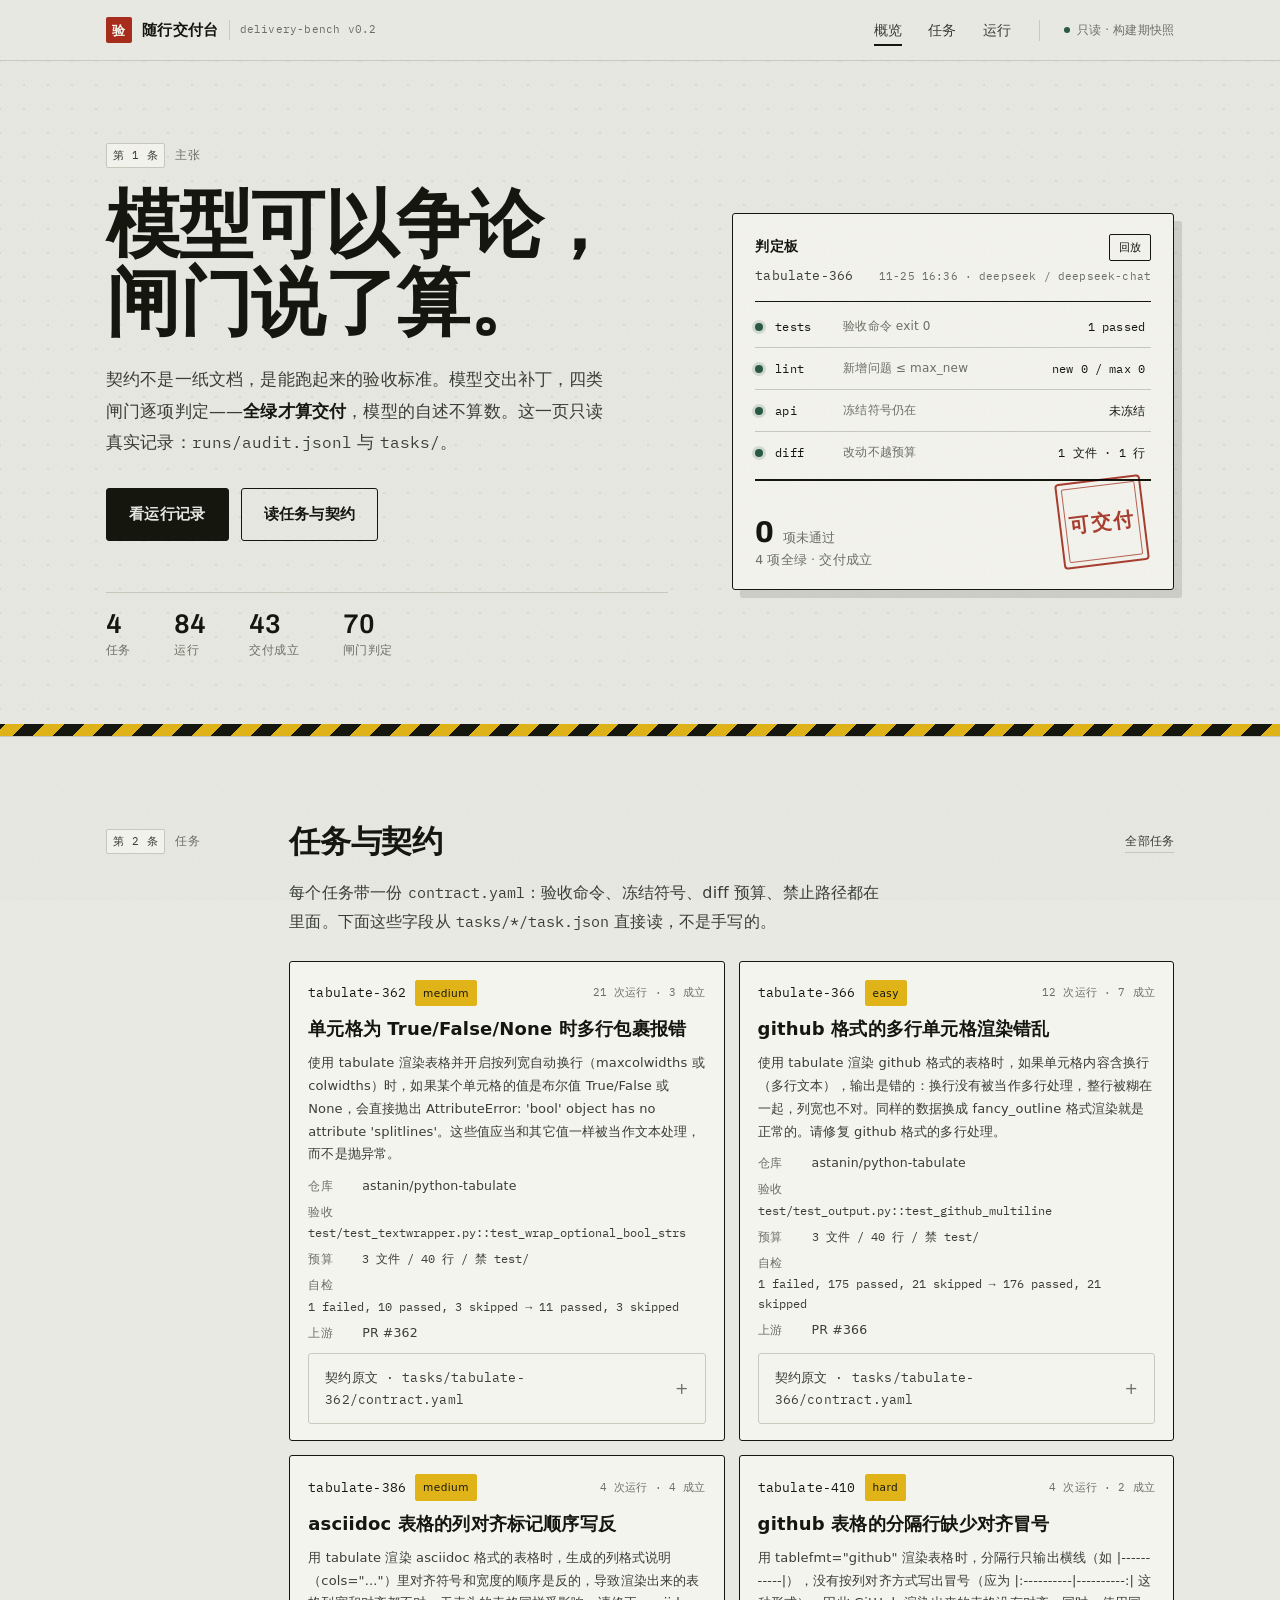
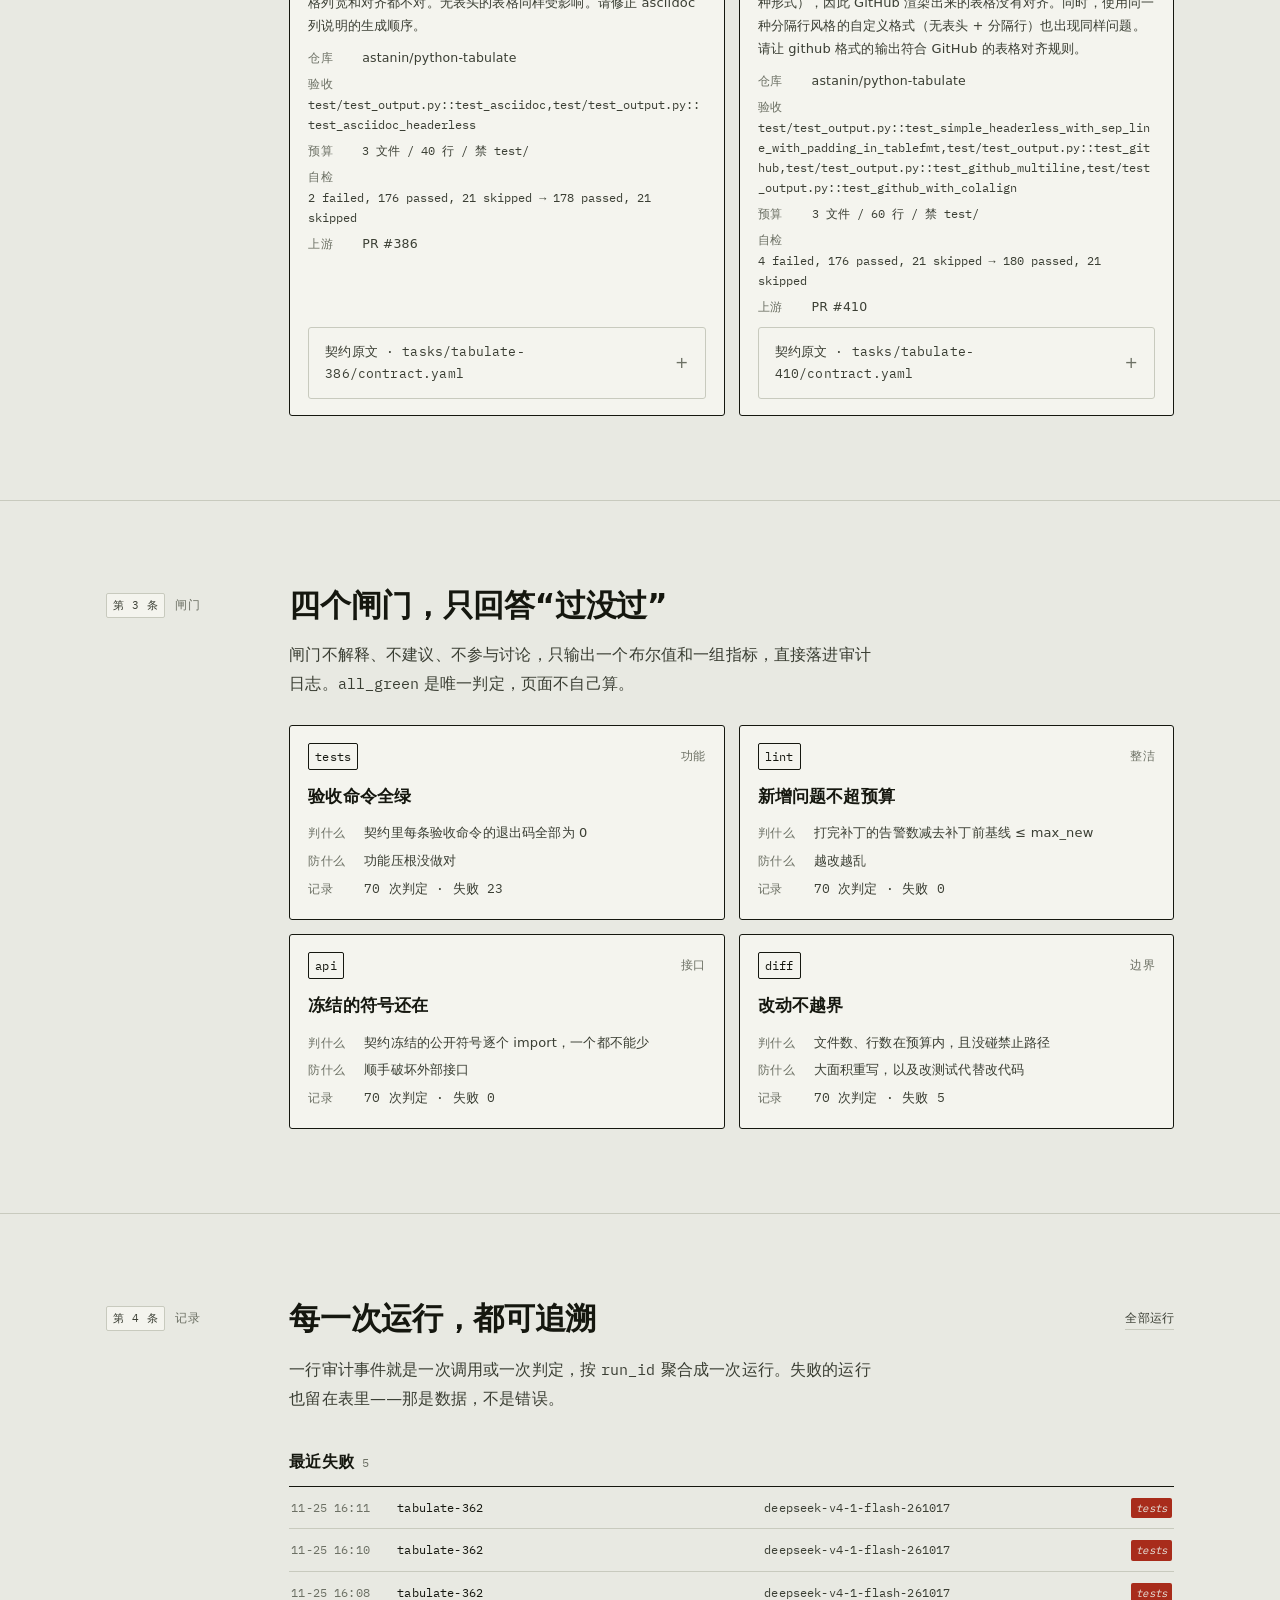
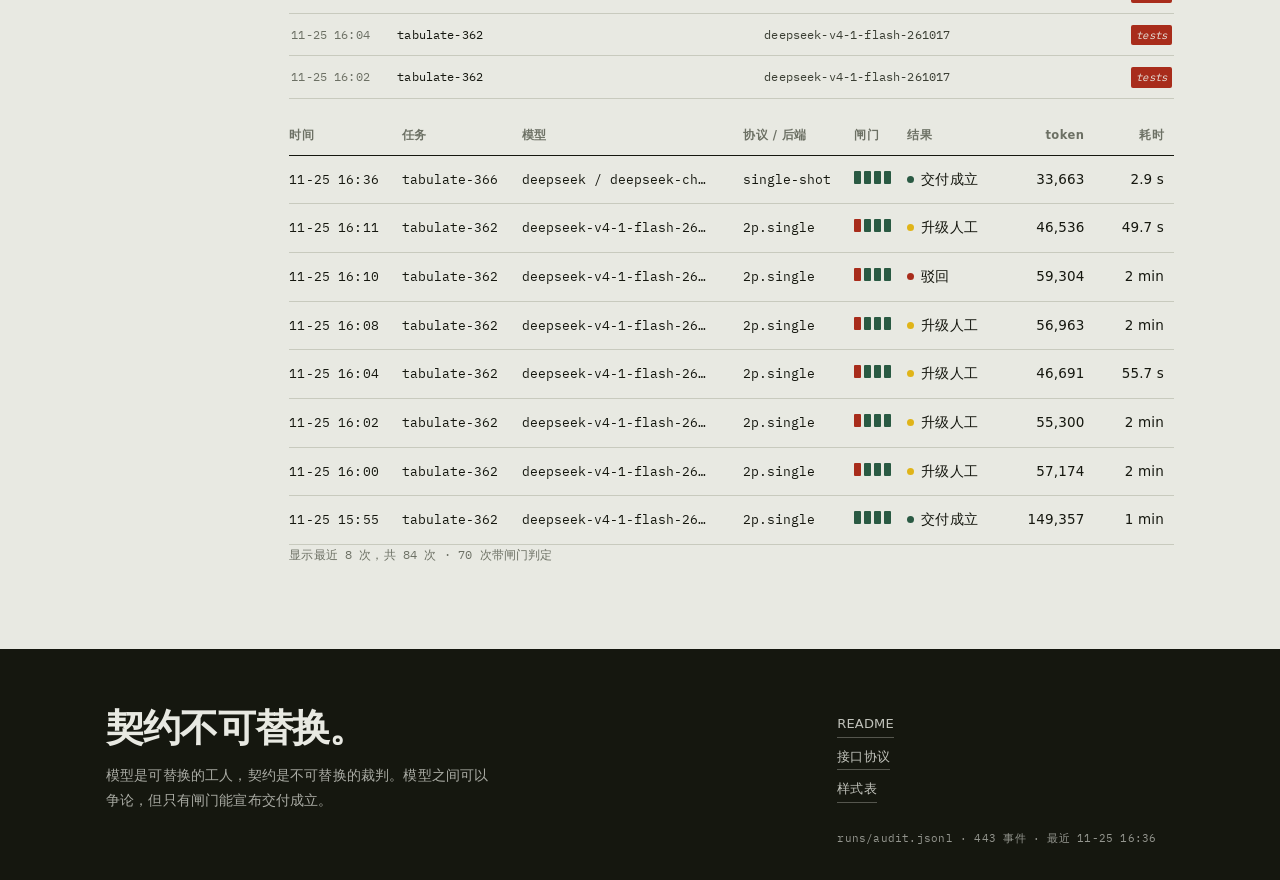
==== commit b70fc4e2: "feat(web): 回归脚本、补丁视图、对比快捷键与最近失败 - web/check.mjs：零依赖回归，自带静态服务 + fixture 注入 + headless Chrome（CDP），   " ====
--- a/web/index.html
+++ b/web/index.html
@@ -10,6 +10,7 @@
 <link rel="stylesheet" href="assets/fonts/archivo.css">
 <link rel="stylesheet" href="assets/fonts/plex.css">
 <link rel="stylesheet" href="assets/styles.css">
+<link rel="stylesheet" href="assets/print.css" media="print">
 </head>
 <body id="top">
 <a class="skip" href="#main">跳到正文</a>
@@ -174,6 +175,8 @@
             <a class="link-more" href="#/runs">全部运行</a>
           </div>
           <p class="lead">一行审计事件就是一次调用或一次判定，按 <span class="mono">run_id</span> 聚合成一次运行。失败的运行也留在表里——那是数据，不是错误。</p>
+
+          <div id="recent-fails"></div>
 
           <div class="table-scroll">
             <table class="runs">
--- a/web/assets/styles.css
+++ b/web/assets/styles.css
@@ -753,12 +753,144 @@
   color: var(--muted);
 }
 
+.scroll-hint { display: none; }
+
 .runs-foot {
   margin-top: 14px;
   display: flex; flex-wrap: wrap; align-items: center; justify-content: space-between;
   gap: 12px;
 }
 .runs-note { font-family: var(--mono); font-size: 11.5px; color: var(--muted); }
+.runs-headline {
+  display: flex; align-items: center; justify-content: space-between;
+  gap: 12px; margin: 0 0 12px;
+}
+.runs-headline .runs-count { margin: 0; }
+
+/* ---------- 运行对比 ------------------------------------------------------ */
+
+.compare-summary {
+  margin-top: 16px;
+  font-size: 12px; color: var(--ink-2);
+}
+.compare-actions {
+  display: flex; flex-wrap: wrap; gap: 18px;
+  margin-top: 10px;
+}
+.compare-link { margin-top: 16px; }
+
+.compare-table th { vertical-align: top; }
+.th-main { display: block; }
+.th-sub {
+  display: block;
+  max-width: 220px;
+  overflow: hidden; text-overflow: ellipsis; white-space: nowrap;
+  font-family: var(--mono); font-weight: 400; font-size: 10px;
+  color: var(--muted);
+}
+.compare-table tbody tr.is-diff td { background: rgba(224, 180, 24, .12); }
+.diff-flag {
+  display: inline-block;
+  font-family: var(--mono); font-size: 11px;
+  padding: 1px 5px;
+  background: var(--hazard);
+  border-radius: 2px;
+  white-space: nowrap;
+}
+
+.model-table td:first-child { font-family: var(--mono); font-size: 12.5px; }
+
+.patch-missing {
+  margin-top: 10px; padding: 12px 14px;
+  border: 1px dashed var(--rule); border-radius: 3px;
+  font-size: 13px; line-height: 1.7;
+  color: var(--ink-2);
+}
+.patch-rationale { margin-top: 10px; font-size: 13px; line-height: 1.75; color: var(--ink-2); }
+.patch-files { margin-top: 12px; display: grid; gap: 8px; }
+.patch-file {
+  border: 1px solid var(--rule); border-radius: 3px;
+  background: var(--sheet);
+  overflow: hidden;
+}
+.patch-file summary {
+  display: flex; align-items: baseline; justify-content: space-between; gap: 12px;
+  padding: 10px 14px;
+  font-family: var(--mono); font-size: 12px;
+  cursor: pointer; list-style: none;
+}
+.patch-file summary::-webkit-details-marker { display: none; }
+.patch-file summary:hover { background: rgba(21, 23, 15, .035); }
+.patch-size { font-size: 11px; color: var(--muted); white-space: nowrap; }
+.patch-code {
+  margin: 0; padding: 12px 14px;
+  max-height: 420px; overflow: auto;
+  border-top: 1px solid var(--rule);
+  font-family: var(--mono); font-size: 12px; line-height: 1.7;
+}
+
+/* ---------- 最近失败 ------------------------------------------------------ */
+
+.fail-list { margin: 10px 0 26px; border-top: 1px solid var(--ink); }
+.fail-list li { border-bottom: 1px solid var(--rule); }
+.fail-list a {
+  display: grid;
+  grid-template-columns: 92px minmax(0, 1fr) minmax(0, 1fr) auto;
+  gap: 14px; align-items: baseline;
+  padding: 10px 2px;
+  text-decoration: none; color: inherit;
+}
+.fail-list a:hover { background: rgba(168, 44, 27, .05); }
+.fail-time { font-family: var(--mono); font-size: 11.5px; color: var(--muted); }
+.fail-task, .fail-model {
+  font-family: var(--mono); font-size: 12px;
+  overflow: hidden; text-overflow: ellipsis; white-space: nowrap;
+}
+.fail-model { color: var(--ink-2); }
+.fail-gates { display: flex; gap: 4px; }
+.fail-gate {
+  font-family: var(--mono); font-size: 10.5px;
+  padding: 1px 5px; border-radius: 2px;
+  background: var(--seal); color: var(--paper);
+}
+
+/* ---------- 运行时间轴 ---------------------------------------------------- */
+
+.run-timeline-scroll { margin-top: 18px; padding-inline: 6px; overflow-x: auto; }
+.run-timeline { position: relative; min-width: 520px; }
+.run-timeline-track {
+  position: absolute; left: 0; right: 0; top: 26px;
+  height: 1px; background: var(--ink);
+}
+.tl-dot {
+  position: absolute;
+  display: block;
+  width: 9px; height: 9px;
+  border-radius: 50%;
+  border: 1px solid var(--paper);
+  transform: translate(-50%, -50%);
+  transition: transform .12s ease;
+}
+.tl-dot.is-pass { background: var(--pass); }
+.tl-dot.is-fail { background: var(--seal); }
+.tl-dot.is-unknown { background: var(--muted); }
+a.tl-dot:hover { transform: translate(-50%, -50%) scale(1.65); }
+.run-timeline-end {
+  position: absolute; bottom: 0; margin: 0;
+  font-family: var(--mono); font-size: 10.5px; color: var(--muted);
+}
+.run-timeline-end--start { left: 0; }
+.run-timeline-end--end { right: 0; }
+.run-timeline-legend {
+  display: flex; flex-wrap: wrap; align-items: center; gap: 4px;
+  margin: 10px 0 22px;
+  font-family: var(--mono); font-size: 10.5px; color: var(--muted);
+}
+.run-timeline-legend .tl-dot {
+  position: static; transform: none;
+  width: 7px; height: 7px; border: 0;
+}
+[tabindex="-1"]:focus { outline: none; }
 .btn-small { padding: 8px 14px; font-size: 13px; }
 
 .muted { color: var(--muted); }
@@ -792,6 +924,12 @@
   font-size: 16px; font-weight: 700; letter-spacing: .01em;
 }
 .sub-title .count { font-family: var(--mono); font-size: 11.5px; font-weight: 400; color: var(--muted); }
+.sub-head {
+  display: flex; align-items: baseline; justify-content: space-between;
+  gap: 16px; flex-wrap: wrap;
+  margin-top: 34px;
+}
+.sub-head .sub-title { margin-top: 0; }
 
 .kv {
   margin-top: 18px;
@@ -820,7 +958,7 @@
 }
 .link-more:hover { color: var(--ink); border-bottom-color: var(--ink); }
 
-.filters { display: flex; flex-wrap: wrap; gap: 8px; margin: 22px 0 18px; }
+.filters { display: flex; flex-wrap: wrap; gap: 8px; margin: 0; }
 .filter {
   font-family: var(--mono); font-size: 12px;
   padding: 6px 12px;
@@ -835,6 +973,34 @@
 .filter:hover { border-color: var(--ink); }
 .filter.is-on { background: var(--ink); border-color: var(--ink); color: var(--paper); }
 .filter.is-on b { color: rgba(232, 233, 226, .7); }
+
+.run-tools {
+  display: flex; flex-wrap: wrap; align-items: center; justify-content: space-between;
+  gap: 12px;
+  margin: 22px 0 14px;
+}
+.search { position: relative; display: inline-flex; align-items: center; }
+.search input {
+  width: 268px; max-width: 100%;
+  padding: 7px 32px 7px 10px;
+  background: var(--sheet);
+  border: 1px solid var(--rule); border-radius: 2px;
+  font-family: var(--mono); font-size: 12px; color: var(--ink);
+}
+.search input::placeholder { color: var(--muted); }
+.search input:focus-visible { outline: 2px solid var(--ink); outline-offset: 2px; border-color: var(--ink); }
+.search kbd {
+  position: absolute; right: 8px;
+  font-family: var(--mono); font-size: 11px; color: var(--muted);
+  border: 1px solid var(--rule); border-radius: 2px; padding: 0 4px;
+  pointer-events: none;
+}
+.runs-count { margin: 0 0 12px; font-family: var(--mono); font-size: 11.5px; color: var(--muted); }
+.kbd {
+  font-family: var(--mono); font-size: 11px;
+  padding: 0 4px; border: 1px solid var(--rule); border-radius: 2px;
+}
+.print-head { display: none; }
 
 tr.run-row { cursor: pointer; }
 .row-link { text-decoration: none; color: inherit; border-bottom: 1px solid transparent; }
@@ -940,6 +1106,12 @@
   .seg { width: 100%; }
   .kv { grid-template-columns: minmax(0, 1fr); }
   .timeline li { grid-template-columns: 52px 88px minmax(0, 1fr); gap: 10px; }
+  .scroll-hint {
+    display: block;
+    margin-top: 8px;
+    font-family: var(--mono); font-size: 11px; color: var(--muted);
+  }
+  .fail-list a { display: flex; flex-wrap: wrap; gap: 2px 12px; }
   .seg-btn { flex: 1; align-items: center; padding: 9px 8px; }
 }
 
@@ -967,11 +1139,4 @@
   }
 }
 
-/* ---------- 打印 ---------------------------------------------------------- */
-
-@media print {
-  .topbar, .nav, .hero-actions, .seal, .tape { display: none; }
-  body { background: #fff; }
-  .board, .gate, .aside, .contract { box-shadow: none; }
-  .foot { background: #fff; color: #000; }
-}
+/* ---------- 打印：规则在 assets/print.css（media="print"） ----------------- */
--- a/web/assets/print.css
+++ b/web/assets/print.css
@@ -0,0 +1,108 @@
+/* 打印样式。
+   通过 <link media="print"> 加载；加 ?print=1 时页面会把它临时改成 media="all"，
+   用屏幕预览"打印出来会是什么样"。规则不包 @media print，靠 link 的 media 生效。 */
+
+@page {
+  size: A4;
+  margin: 14mm 12mm;
+}
+
+html, body {
+  background: #fff !important;
+  color: #000;
+}
+
+body {
+  font-size: 10.5pt;
+  line-height: 1.6;
+}
+
+body::after { display: none !important; }   /* 纸纹不进纸 */
+
+/* 屏幕上属于"壳"的东西，纸上都不要 */
+.topbar,
+.foot,
+.tape,
+.skip,
+.clause,
+.run-id,
+.hero-actions,
+.board-replay,
+.run-tools,
+.filters,
+.crumbs,
+.link-more,
+.runs-foot,
+.task-runs,
+.board-meta,
+.contract,
+.replay-hint,
+.runs-headline .btn {
+  display: none !important;
+}
+
+.band {
+  padding-block: 0 !important;
+  border-top: 0 !important;
+}
+
+.band-grid { display: block; }
+
+.clause { margin-bottom: 8px; }
+
+.hero {
+  padding-block: 0 !important;
+  background: none !important;
+}
+
+.hero-grid { display: block; }
+
+.hero-title { font-size: 26pt; }
+
+h1, h2, h3 { break-after: avoid; }
+
+.sub-title {
+  margin-top: 14pt;
+  break-after: avoid;
+}
+
+tr, .gate-line, .timeline li, .task, .board { break-inside: avoid; }
+
+.board, .gate, .task { box-shadow: none !important; }
+
+/* 颜色要打印出来，不然灯和色条会变成空白 */
+.lamp, .sig i, .seal, .chip-tier, .gate-verdict {
+  -webkit-print-color-adjust: exact;
+  print-color-adjust: exact;
+}
+
+.seal { opacity: .85 !important; }
+
+a, a:visited {
+  color: #000;
+  text-decoration: none;
+}
+
+table { font-size: 9.5pt; }
+th { border-bottom: 1pt solid #000; }
+td { border-bottom: .5pt solid #bbb; }
+
+.kv > div,
+.task-meta > div {
+  grid-template-columns: 66px 1fr;
+  padding: 4pt 0;
+}
+
+.timeline li { padding: 4pt 0; }
+.gate-line { padding: 6pt 0; }
+
+/* 仅在纸上出现的页眉：打印对象 + 数据快照时间 */
+.print-head {
+  display: block;
+  margin-bottom: 10pt;
+  padding-bottom: 4pt;
+  border-bottom: .5pt solid #000;
+  font-family: var(--mono);
+  font-size: 8.5pt;
+  color: #333;
+}
